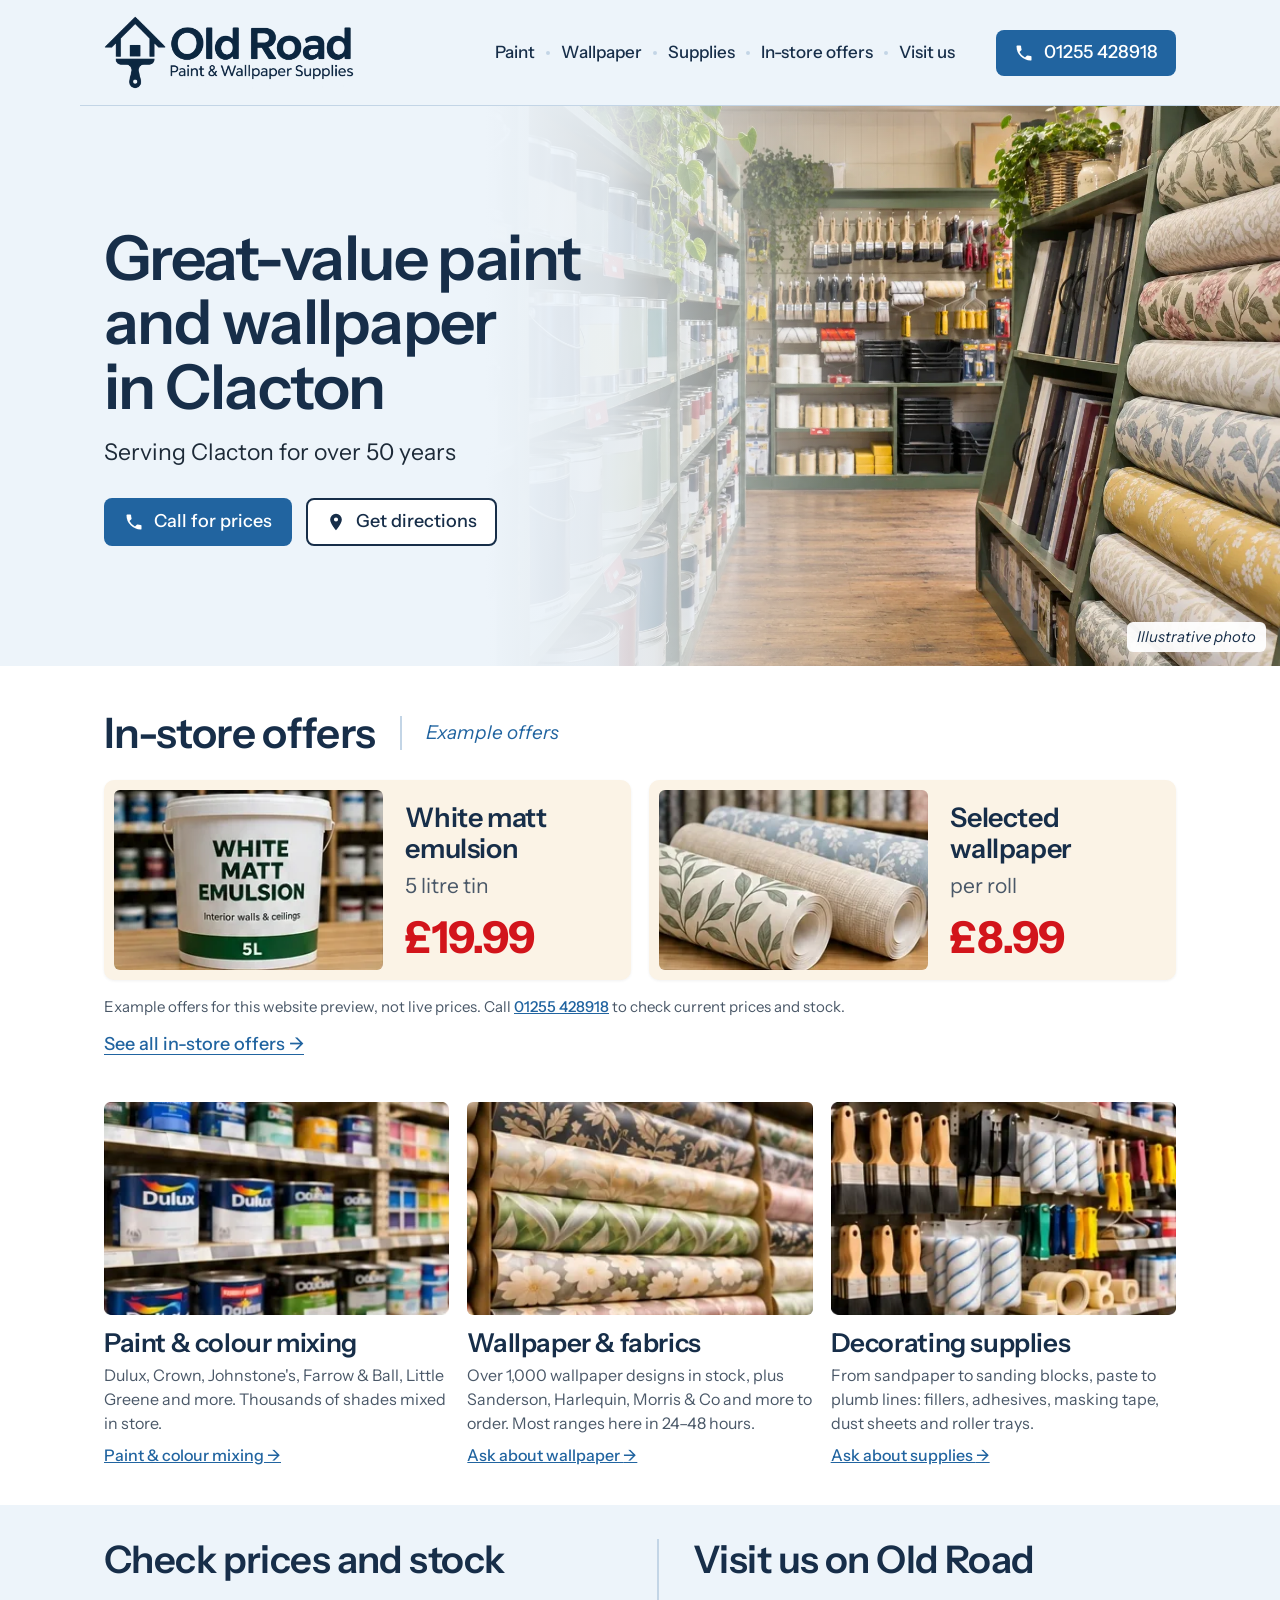
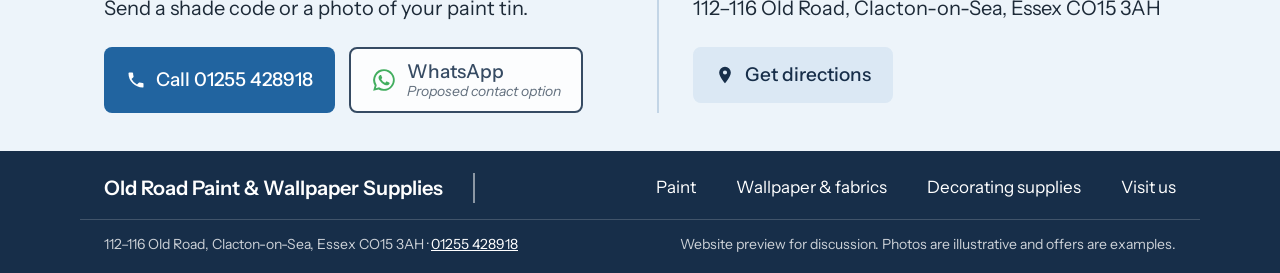
==== index.html @ e59874f9 "Single-row header and full-bleed fading hero on all pages Co-Authored-By: Claude Opus 5.5 <noreply@a" ====
<!doctype html>
<html lang="en-GB">
<head>
<meta charset="utf-8">
<script>document.documentElement.classList.add('js')</script>
<meta name="viewport" content="width=device-width, initial-scale=1">
<meta name="robots" content="noindex, nofollow">
<title>Old Road Paint &amp; Wallpaper Supplies, Clacton-on-Sea (website preview)</title>
<meta name="description" content="Great-value paint, wallpaper and decorating supplies on Old Road, Clacton-on-Sea. Call 01255 428918 for prices and stock.">
<meta name="theme-color" content="#172e49">
<link rel="preconnect" href="https://fonts.googleapis.com">
<link rel="preconnect" href="https://fonts.gstatic.com" crossorigin>
<link href="https://fonts.googleapis.com/css2?family=Instrument+Sans:ital,wght@0,400;0,500;0,600;0,700;1,400&display=swap" rel="stylesheet">
<link rel="stylesheet" href="assets/site.css?v=20261113d">
<link rel="preload" as="image" href="assets/img/hero-shop-wide.webp">
</head>
<body>
<a class="skip" href="#main">Skip to content</a>

<header class="site-header">
  <div class="wrap header-inner">
    <a class="brand" href="#top" aria-label="Old Road Paint &amp; Wallpaper Supplies, back to top">
      <img src="assets/img/logo.webp?v=3" alt="Old Road Paint &amp; Wallpaper Supplies" width="900" height="263">
    </a>
    <nav class="main-nav" id="site-menu" aria-label="Main">
      <a href="paint.html">Paint</a>
      <a href="#wallpaper">Wallpaper</a>
      <a href="#supplies">Supplies</a>
      <a href="offers.html">In-store offers</a>
      <a href="#visit">Visit us</a>
    </nav>
    <div class="header-actions">
      <a class="btn btn-primary btn-phone" href="tel:+441255428918" aria-label="Call the shop on 01255 428918">
        <svg class="ico" aria-hidden="true" viewBox="0 0 24 24"><path d="M6.6 10.8a15.1 15.1 0 0 0 6.6 6.6l2.2-2.2a1 1 0 0 1 1-.25 11.4 11.4 0 0 0 3.6.57 1 1 0 0 1 1 1V20a1 1 0 0 1-1 1A17 17 0 0 1 3 4a1 1 0 0 1 1-1h3.5a1 1 0 0 1 1 1c0 1.25.2 2.45.57 3.57a1 1 0 0 1-.25 1z"/></svg>
        <span class="phone-full">01255 428918</span><span class="phone-short">Call</span>
      </a>
      <button class="menu-toggle" type="button" aria-expanded="false" aria-controls="site-menu">
        <svg class="i-open" viewBox="0 0 24 24" fill="none" stroke-width="2.4" stroke-linecap="round" aria-hidden="true"><path d="M4 7h16M4 12h16M4 17h16"/></svg>
        <svg class="i-close" viewBox="0 0 24 24" fill="none" stroke-width="2.4" stroke-linecap="round" aria-hidden="true"><path d="M6 6l12 12M18 6L6 18"/></svg>
        Menu
      </button>
    </div>
  </div>
</header>

<main id="main" tabindex="-1">
  <span id="top"></span>

  <section class="hero" aria-labelledby="hero-title">
    <figure class="hero-media">
        <img src="assets/img/hero-shop-wide.webp" alt="Illustrative photo: a shop aisle with paint tins on one side, wallpaper rolls and sample books on the other, and brushes and rollers at the back" width="1448" height="1086" fetchpriority="high">
        <figcaption class="tag">Illustrative photo</figcaption>
      </figure>
    <div class="wrap hero-inner">
      <div class="hero-copy">
        <h1 id="hero-title">Great-value paint and wallpaper in Clacton</h1>
        <p class="lede">Serving Clacton for over 50 years</p>
        <div class="actions">
          <a class="btn btn-primary" href="tel:+441255428918">
            <svg class="ico" aria-hidden="true" viewBox="0 0 24 24"><path d="M6.6 10.8a15.1 15.1 0 0 0 6.6 6.6l2.2-2.2a1 1 0 0 1 1-.25 11.4 11.4 0 0 0 3.6.57 1 1 0 0 1 1 1V20a1 1 0 0 1-1 1A17 17 0 0 1 3 4a1 1 0 0 1 1-1h3.5a1 1 0 0 1 1 1c0 1.25.2 2.45.57 3.57a1 1 0 0 1-.25 1z"/></svg>
            Call for prices
          </a>
          <a class="btn btn-secondary" href="https://www.google.com/maps/search/?api=1&amp;query=112-116+Old+Road%2C+Clacton-on-Sea%2C+Essex+CO15+3AH" target="_blank" rel="noopener">
            <svg class="ico" aria-hidden="true" viewBox="0 0 24 24"><path d="M12 2a7 7 0 0 0-7 7c0 5.25 7 13 7 13s7-7.75 7-13a7 7 0 0 0-7-7zm0 9.5A2.5 2.5 0 1 1 12 6.5a2.5 2.5 0 0 1 0 5z"/></svg>
            Get directions
          </a>
        </div>
      </div>
    </div>
  </section>

  <section class="offers" id="offers" aria-labelledby="offers-title">
    <div class="wrap">
      <div class="section-head">
        <h2 id="offers-title">In-store offers</h2>
        <p class="example-label" id="offers-label">Example offers</p>
      </div>
      <div class="offer-grid" id="offer-grid">
        <!-- Filled from data/offers.js by assets/site.js -->
        <p class="offer-empty">Call <a href="tel:+441255428918">01255 428918</a> for this week's in-store offers.</p>
      </div>
      <p class="offer-note" id="offer-note">Example offers for this website preview, not live prices. Call <a href="tel:+441255428918">01255 428918</a> to check current prices and stock.</p>
      <p class="offers-more"><a href="offers.html">See all in-store offers <span aria-hidden="true">→</span></a></p>
    </div>
  </section>

  <section class="categories" aria-label="What we sell">
    <div class="wrap cat-grid">
      <article class="cat" id="paint">
        <img src="assets/img/cat-paint.webp" alt="Shelves of Dulux and other paint tins" width="323" height="199" loading="lazy">
        <h2><a href="paint.html">Paint &amp; colour mixing</a></h2>
        <p>Dulux, Crown, Johnstone's, Farrow &amp; Ball, Little Greene and more. Thousands of shades mixed in store.</p>
        <a class="cat-more" href="paint.html">Paint &amp; colour mixing <span aria-hidden="true">→</span></a>
      </article>
      <article class="cat" id="wallpaper">
        <img src="assets/img/cat-wallpaper.webp" alt="Rows of patterned wallpaper rolls on shop shelves" width="311" height="199" loading="lazy">
        <h2>Wallpaper &amp; fabrics</h2>
        <p>Over 1,000 wallpaper designs in stock, plus Sanderson, Harlequin, Morris &amp; Co and more to order. Most ranges here in 24–48 hours.</p>
        <a class="cat-more" href="tel:+441255428918">Ask about wallpaper <span aria-hidden="true">→</span></a>
      </article>
      <article class="cat" id="supplies">
        <img src="assets/img/cat-supplies.webp" alt="Paint brushes, rollers and masking tape on a display wall" width="322" height="199" loading="lazy">
        <h2>Decorating supplies</h2>
        <p>From sandpaper to sanding blocks, paste to plumb lines: fillers, adhesives, masking tape, dust sheets and roller trays.</p>
        <a class="cat-more" href="tel:+441255428918">Ask about supplies <span aria-hidden="true">→</span></a>
      </article>
    </div>
  </section>

  <section class="contact" id="visit" aria-label="Contact and visit">
    <div class="wrap contact-grid">
      <div class="contact-col">
        <h2>Check prices and stock</h2>
        <p>Send a shade code or a photo of your paint tin.</p>
        <div class="actions">
          <a class="btn btn-primary btn-lg" href="tel:+441255428918">
            <svg class="ico" aria-hidden="true" viewBox="0 0 24 24"><path d="M6.6 10.8a15.1 15.1 0 0 0 6.6 6.6l2.2-2.2a1 1 0 0 1 1-.25 11.4 11.4 0 0 0 3.6.57 1 1 0 0 1 1 1V20a1 1 0 0 1-1 1A17 17 0 0 1 3 4a1 1 0 0 1 1-1h3.5a1 1 0 0 1 1 1c0 1.25.2 2.45.57 3.57a1 1 0 0 1-.25 1z"/></svg>
            Call 01255 428918
          </a>
          <a class="btn btn-outline btn-lg" id="whatsapp-btn" role="link" aria-disabled="true" aria-describedby="wa-note">
              <svg class="ico ico-wa" aria-hidden="true" viewBox="0 0 24 24"><path d="M12 2a10 10 0 0 0-8.6 15.1L2 22l5-1.3A10 10 0 1 0 12 2zm0 18.2a8.2 8.2 0 0 1-4.2-1.2l-.3-.2-3 .8.8-2.9-.2-.3A8.2 8.2 0 1 1 12 20.2zm4.5-6.1c-.25-.12-1.47-.72-1.7-.8s-.39-.12-.56.12-.64.8-.78.97-.29.18-.54.06a6.7 6.7 0 0 1-3.34-2.92c-.25-.43.25-.4.72-1.34a.45.45 0 0 0-.02-.43c-.06-.12-.56-1.34-.77-1.84s-.4-.42-.56-.43h-.48a.92.92 0 0 0-.67.31 2.8 2.8 0 0 0-.87 2.08 4.9 4.9 0 0 0 1.02 2.6 11.2 11.2 0 0 0 4.3 3.8c1.6.69 2.23.75 3.03.63a2.6 2.6 0 0 0 1.7-1.2 2.1 2.1 0 0 0 .15-1.2c-.06-.1-.23-.16-.48-.28z"/></svg>
            <span class="wa-label"><span>WhatsApp</span><small id="wa-note">Proposed contact option</small></span>
          </a>
        </div>
      </div>
      <div class="contact-col visit-col">
        <h2>Visit us on Old Road</h2>
        <address>112–116 Old Road, Clacton-on-Sea, Essex CO15&nbsp;3AH</address>
        <div class="actions">
          <a class="btn btn-secondary btn-lg" href="https://www.google.com/maps/search/?api=1&amp;query=112-116+Old+Road%2C+Clacton-on-Sea%2C+Essex+CO15+3AH" target="_blank" rel="noopener">
            <svg class="ico" aria-hidden="true" viewBox="0 0 24 24"><path d="M12 2a7 7 0 0 0-7 7c0 5.25 7 13 7 13s7-7.75 7-13a7 7 0 0 0-7-7zm0 9.5A2.5 2.5 0 1 1 12 6.5a2.5 2.5 0 0 1 0 5z"/></svg>
            Get directions
          </a>
        </div>
      </div>
    </div>
  </section>
</main>

<footer class="site-footer">
  <div class="wrap footer-inner">
    <p class="footer-name">Old Road Paint &amp; Wallpaper Supplies</p>
    <nav class="footer-nav" aria-label="Footer">
      <a href="paint.html">Paint</a>
      <a href="#wallpaper">Wallpaper &amp; fabrics</a>
      <a href="#supplies">Decorating supplies</a>
      <a href="#visit">Visit us</a>
    </nav>
  </div>
  <div class="wrap footer-small">
    <p>112–116 Old Road, Clacton-on-Sea, Essex CO15 3AH · <a href="tel:+441255428918">01255 428918</a></p>
    <p>Website preview for discussion. Photos are illustrative and offers are examples.</p>
  </div>
</footer>

<script src="data/offers.js?v=20261113d"></script>
<script src="assets/site.js?v=20261113d"></script>
</body>
</html>
---- assets/site.css ----
/* Old Road Paint & Wallpaper Supplies — preview styles (two-blue palette) */
:root {
  --ink-blue: #172e49;     /* nav bar, headings, footer */
  --blue: #2164a0;         /* primary buttons, links */
  --blue-hover: #1a5288;
  --pale: #edf4fa;         /* contact band, secondary buttons */
  --pale-strong: #dbe8f4;  /* secondary buttons sitting on the pale band */
  --pale-line: #c3d5e6;
  --cream: #fbf3e6;        /* offer cards */
  --red: #d2141b;          /* offer prices */
  --text: #1d2a38;
  --muted: #4a5868;
  --line: #dde4ec;
  --radius: 10px;
  --wrap: 1120px;
  /* Instrument Sans: the site's reading of the logo's clean sans lettering.
     Weights: 400 body, 500 nav and buttons, 600 headings, 700 offer prices only. */
  --font: "Instrument Sans", system-ui, -apple-system, "Segoe UI", Roboto, "Helvetica Neue", Arial, sans-serif;
}

*, *::before, *::after { box-sizing: border-box; }
html { scroll-behavior: smooth; -webkit-text-size-adjust: 100%; }
body {
  margin: 0;
  background: #fff;
  color: var(--text);
  font-family: var(--font);
  font-weight: 400;
  font-size: 18px;
  line-height: 1.5;
  overflow-x: hidden;
}
img { display: block; max-width: 100%; height: auto; }
a { color: inherit; }
h1, h2, h3 { margin: 0; font-family: var(--font); font-weight: 600; line-height: 1.1; color: var(--ink-blue); letter-spacing: -0.015em; }
p { margin: 0; }
address { font-style: normal; }
[id] { scroll-margin-top: 16px; }

.wrap { width: 100%; max-width: var(--wrap); margin: 0 auto; padding: 0 24px; }
.skip { position: absolute; left: -9999px; }
.skip:focus { left: 12px; top: 12px; z-index: 20; background: #fff; color: var(--ink-blue); padding: 8px 12px; border-radius: 6px; }

/* Keyboard focus: blue ring on light backgrounds, white ring on the ink-blue bar and footer */
a:focus-visible, button:focus-visible { outline: 3px solid var(--blue); outline-offset: 3px; border-radius: 4px; }
.site-footer a:focus-visible { outline-color: #fff; }

/* Buttons */
.btn {
  display: inline-flex; align-items: center; gap: 10px;
  min-height: 48px; padding: 10px 18px;
  border-radius: 8px; border: 2px solid transparent;
  font-family: var(--font); font-weight: 500; font-size: 18px; line-height: 1.2;
  text-decoration: none; white-space: nowrap; cursor: pointer;
  transition: background-color .15s, border-color .15s;
}
.btn .ico { width: 20px; height: 20px; fill: currentColor; flex: none; }
.btn-primary { background: var(--blue); color: #fff; }
.btn-primary:hover { background: var(--blue-hover); }
.btn-secondary { background: var(--pale); color: var(--ink-blue); border-color: var(--pale); }
.btn-secondary:hover { border-color: var(--pale-line); }
.contact .btn-secondary { background: var(--pale-strong); border-color: var(--pale-strong); }
.contact .btn-secondary:hover { border-color: var(--blue); }
.btn-outline { background: #fff; color: var(--ink-blue); border-color: var(--ink-blue); }
.btn-lg { min-height: 56px; padding: 12px 20px; font-size: 19px; }
.btn[aria-disabled="true"] { cursor: not-allowed; }
.ico-wa { fill: #25a244 !important; width: 26px !important; height: 26px !important; }

/* Header: one row, logo left, links and phone right (pale, flows into the hero) */
.site-header { position: relative; z-index: 30; background: var(--pale); }
.header-inner {
  display: flex; align-items: center; gap: 16px 28px;
  padding-top: 16px; padding-bottom: 16px;
  border-bottom: 1px solid var(--pale-line);
}
.brand { flex: none; }
.brand img { width: 250px; }
.main-nav { display: flex; align-items: center; margin-left: auto; }
.main-nav a {
  position: relative; padding: 8px 13px;
  color: var(--ink-blue); text-decoration: none; font-size: 17px; font-weight: 500; white-space: nowrap;
  text-decoration-thickness: 2px; text-underline-offset: 7px;
}
.main-nav a + a::before {
  content: ""; position: absolute; left: -2px; top: 50%; width: 4px; height: 4px; margin-top: -2px;
  border-radius: 50%; background: var(--pale-line);
}
.main-nav a:hover { text-decoration-line: underline; text-decoration-color: var(--pale-line); }
.main-nav a[aria-current="page"] { text-decoration-line: underline; text-decoration-color: var(--blue); color: var(--blue); }
.header-actions { display: flex; align-items: center; gap: 10px; flex: none; }
.btn-phone { font-size: 18px; min-height: 46px; padding: 8px 16px; }
.phone-short { display: none; }
.menu-toggle {
  display: none; align-items: center; gap: 8px; min-height: 44px; padding: 8px 12px;
  background: #fff; color: var(--ink-blue); border: 2px solid var(--ink-blue); border-radius: 8px;
  font: 500 16px/1 var(--font); cursor: pointer;
}
.menu-toggle svg { width: 20px; height: 20px; stroke: currentColor; }
.menu-toggle .i-close { display: none; }
.menu-toggle[aria-expanded="true"] .i-open { display: none; }
.menu-toggle[aria-expanded="true"] .i-close { display: block; }

/* Hero: photo runs to the right edge and fades into the pale page colour behind the headline */
.hero { position: relative; overflow: hidden; background: var(--pale); }
.hero-media { position: absolute; top: 0; right: 0; bottom: 0; width: 62%; margin: 0; }
.hero-media img { width: 100%; height: 100%; object-fit: cover; object-position: 60% 50%; }
.hero-media::before {
  content: ""; position: absolute; inset: 0; z-index: 1; pointer-events: none;
  background: linear-gradient(90deg, var(--pale) 0%, rgba(237,244,250,.9) 16%, rgba(237,244,250,.45) 34%, rgba(237,244,250,0) 52%);
}
.hero-inner { position: relative; z-index: 2; display: flex; align-items: center; min-height: 560px; padding-top: 56px; padding-bottom: 56px; }
.hero-copy { max-width: 560px; }
.hero h1 { font-size: clamp(40px, 5vw, 62px); line-height: 1.04; letter-spacing: -0.025em; text-wrap: balance; }
.lede { margin-top: 18px; max-width: 470px; font-size: clamp(19px, 1.9vw, 23px); color: var(--text); line-height: 1.35; }
.actions { display: flex; flex-wrap: wrap; gap: 14px; margin-top: 30px; }
.hero .btn-secondary { background: #fff; border-color: var(--ink-blue); }
.hero .btn-secondary:hover { background: var(--pale); }
.tag {
  position: absolute; right: 14px; bottom: 14px; z-index: 2;
  background: rgba(255,255,255,.94); color: var(--ink-blue);
  font-size: 15px; font-style: italic; padding: 4px 10px; border-radius: 6px;
}
.hero + section { padding-top: 44px; }

/* Homepage offers */
.offers { padding: 8px 0 44px; }
.section-head { display: flex; align-items: center; flex-wrap: wrap; gap: 6px 24px; margin-bottom: 24px; }
.section-head h2 { font-size: clamp(30px, 3.5vw, 42px); }
.example-label {
  font-style: italic; color: var(--blue); font-size: 19px;
  padding-left: 24px; border-left: 2px solid var(--pale-line); line-height: 1.8;
}
.offer-grid { display: grid; grid-template-columns: repeat(2, minmax(0, 1fr)); gap: 18px; }
.offer-grid.is-single { grid-template-columns: minmax(0, 560px); }
.offer {
  display: grid; grid-template-columns: minmax(0, 1.25fr) minmax(0, 1fr); gap: 22px; align-items: center;
  background: var(--cream); border-radius: var(--radius); padding: 10px; box-shadow: 0 1px 3px rgba(0,0,0,.06);
}
.offer img { width: 100%; aspect-ratio: 290 / 194; object-fit: cover; border-radius: 6px; }
.offer h3 { font-size: clamp(22px, 2.3vw, 27px); line-height: 1.15; }
.offer-detail { margin-top: 6px; font-size: 21px; color: var(--muted); }
.offer-price { margin-top: 14px; color: var(--red); font-size: clamp(34px, 3.8vw, 44px); font-weight: 700; letter-spacing: -0.02em; line-height: 1; }
.offer-unit { margin-top: 6px; font-size: 21px; color: var(--muted); }
.offer-ends { margin-top: 10px; font-size: 15px; color: var(--muted); }
.offer-empty { color: var(--muted); }
.offer-note { margin-top: 16px; font-size: 15px; color: var(--muted); }
.offer-note a, .offer-empty a { color: var(--blue); font-weight: 500; }
.offers-more { margin-top: 12px; }
.offers-more a { color: var(--blue); font-weight: 500; text-underline-offset: 4px; }

/* Categories */
.categories { padding: 0 0 36px; }
.cat-grid { display: grid; grid-template-columns: repeat(3, minmax(0, 1fr)); gap: 18px; }
.cat img { width: 100%; aspect-ratio: 323 / 199; object-fit: cover; border-radius: 6px; }
.cat h2 { margin-top: 14px; font-size: clamp(21px, 2.2vw, 26px); }
.cat h2 a { text-decoration: none; }
.cat h2 a:hover { text-decoration: underline; text-underline-offset: 4px; }
.cat p { margin-top: 6px; font-size: 16px; color: var(--muted); }
.cat-more { display: inline-block; margin-top: 8px; font-size: 16px; font-weight: 500; color: var(--blue); }

/* Contact band */
.contact { background: var(--pale); padding: 34px 0 38px; }
.contact-grid { display: grid; grid-template-columns: minmax(0, 1fr) minmax(0, 1fr); gap: 34px; }
.contact-col h2 { font-size: clamp(28px, 3.1vw, 38px); }
.contact-col > p, .contact-col address { margin-top: 12px; font-size: 20px; color: var(--text); }
.contact-col .actions { margin-top: 24px; }
.visit-col { border-left: 2px solid var(--pale-line); padding-left: 34px; }
.wa-note { margin-top: 12px; font-size: 15px; color: var(--muted); }
.wa-badge { display: inline-block; margin-right: 6px; padding: 1px 8px; border-radius: 999px; background: #fff; border: 1px solid var(--pale-line); font-size: 13px; font-weight: 500; color: var(--ink-blue); }
.wa-label { display: inline-flex; flex-direction: column; line-height: 1.15; text-align: left; }
.wa-label small { font-size: 14px; font-style: italic; font-weight: 400; color: var(--muted); }
.wa-side { font-size: 16px; font-style: italic; color: var(--muted); padding-left: 16px; border-left: 2px solid var(--pale-line); max-width: 200px; line-height: 1.3; }
.wa-row { display: flex; align-items: center; flex-wrap: wrap; gap: 12px 20px; margin-top: 18px; }
#whatsapp-btn[aria-disabled="true"] { opacity: .85; }

/* Footer */
.site-footer { background: var(--ink-blue); color: #fff; padding: 22px 0 18px; }
.footer-inner { display: flex; align-items: center; flex-wrap: wrap; gap: 12px 30px; }
.footer-name { font-size: 20px; font-weight: 600; padding-right: 30px; border-right: 2px solid rgba(255,255,255,.5); }
.footer-name a { color: #fff; text-decoration: none; }
.footer-nav { display: flex; flex-wrap: wrap; gap: 8px 40px; margin-left: auto; }
.footer-nav a { color: #fff; text-decoration: none; font-size: 17px; }
.footer-nav a:hover, .footer-nav a[aria-current="page"] { text-decoration: underline; text-underline-offset: 4px; }
.footer-small { margin-top: 16px; padding-top: 14px; border-top: 1px solid rgba(255,255,255,.18); font-size: 14px; color: rgba(255,255,255,.78); display: flex; flex-wrap: wrap; justify-content: space-between; gap: 6px 20px; }
.footer-small a { color: #fff; }

/* Paint page */
.lede-dark { color: var(--text); font-size: clamp(20px, 2.1vw, 25px); line-height: 1.35; }
.actions-stack { flex-direction: column; align-items: stretch; max-width: 400px; }
.actions-stack .btn { justify-content: flex-start; }
.hero-paint .hero-media { width: 54%; }
.hero-paint .hero-media img { object-position: 50% 50%; }
.hero-paint .hero-copy { max-width: 500px; }
.hero-paint h1 { font-size: clamp(40px, 4.8vw, 58px); }
.steps { padding: 6px 0 40px; }
.step-grid { list-style: none; margin: 0 auto; display: grid; grid-template-columns: repeat(3, minmax(0, 1fr)); gap: 18px; }
.step { display: flex; align-items: center; gap: 18px; background: var(--cream); border-radius: 12px; padding: 18px; box-shadow: 0 1px 3px rgba(0,0,0,.05); }
.step-icon { flex: none; display: grid; place-items: center; width: 104px; height: 104px; border-radius: 12px; background: var(--pale); color: var(--ink-blue); }
.step-icon svg { width: 66px; height: 66px; }
.step h2 { font-size: clamp(20px, 2.1vw, 26px); line-height: 1.2; }
.brands { padding: 0 0 44px; }
.section-head-rule::after { content: ""; flex: 1 1 120px; height: 1px; background: var(--pale-line); margin-left: 4px; }
.section-head-rule h2 { padding-right: 24px; border-right: 2px solid var(--pale-line); }
.brand-row { list-style: none; margin: 4px 0 0; padding: 0; display: flex; flex-wrap: wrap; align-items: center; justify-content: space-between; gap: 18px 24px; }
.brand-row li { display: flex; align-items: center; justify-content: center; height: 86px; }
.brand-row img { max-height: 76px; width: auto; max-width: 140px; object-fit: contain; }
.brand-note { margin-top: 22px; max-width: 760px; font-size: 16px; color: var(--muted); }
.btn-xl { font-size: 25px; min-height: 60px; padding: 12px 26px; }
.btn-xl .ico { width: 26px; height: 26px; }

/* In-store offers page */
.hero-offers .hero-inner { min-height: 400px; }
.hero-offers .hero-media img { object-position: 70% 50%; }
.hero-offers h1 { font-size: clamp(44px, 6vw, 72px); }
.offers-intro { margin-top: 14px; font-size: clamp(21px, 2.4vw, 28px); color: var(--text); }
.offers-page { padding: 34px 0 34px; }
.offers-page .example-line { margin-top: 0; }
.example-line { margin-top: 18px; font-style: italic; color: var(--blue); font-size: 19px; }
.offer-cards { margin-top: 22px; display: grid; grid-template-columns: repeat(3, minmax(0, 1fr)); gap: 16px; }
.offer-cards.count-1 { grid-template-columns: minmax(0, 360px); }
.offer-cards.count-2 { grid-template-columns: repeat(2, minmax(0, 360px)); }
.offer-card { display: flex; flex-direction: column; background: var(--cream); border-radius: 12px; padding: 10px 10px 20px; box-shadow: 0 1px 3px rgba(0,0,0,.06); }
.offer-card img { width: 100%; aspect-ratio: 300 / 226; object-fit: cover; border-radius: 8px; }
.offer-card-text { flex: 1 1 auto; display: flex; flex-direction: column; padding: 16px 12px 0; }
.offer-card h3 { font-size: clamp(23px, 2.4vw, 30px); line-height: 1.12; }
.offer-card .offer-unit, .offer-card .offer-detail { margin-top: 6px; font-size: 22px; }
.offer-card .offer-price { margin-top: auto; padding-top: 16px; font-size: clamp(38px, 4.3vw, 52px); }
.offers-cta { margin-top: 26px; text-align: center; }
.offers-cta a { color: var(--blue); font-size: clamp(21px, 2.2vw, 26px); font-weight: 500; text-underline-offset: 6px; text-decoration-thickness: 2px; }
.offers-page .offer-note { text-align: center; }

/* ---------- Tablet ---------- */
@media (max-width: 1020px) {
  .step { flex-direction: column; align-items: flex-start; }
  .step-icon { width: 84px; height: 84px; }
  .step-icon svg { width: 54px; height: 54px; }
}
@media (max-width: 860px) {
  .hero { display: flex; flex-direction: column; }
  .hero-inner { order: 1; min-height: 0; padding-top: 30px; padding-bottom: 26px; }
  .hero-copy, .hero-paint .hero-copy { max-width: 620px; }
  .hero-media, .hero-paint .hero-media { order: 2; position: relative; width: 100%; aspect-ratio: 16 / 10; }
  .hero-offers .hero-media { aspect-ratio: 16 / 7; }
  .hero-offers .hero-inner { min-height: 0; }
  .hero-media::before { background: linear-gradient(180deg, var(--pale) 0%, rgba(237,244,250,0) 22%); }
  .hero + section { padding-top: 34px; }
  .offer-grid, .offer-grid.is-single { grid-template-columns: minmax(0, 1fr); }
  .offer { grid-template-columns: minmax(0, 300px) minmax(0, 1fr); gap: 26px; }
  .cat-grid { gap: 14px; }
  .cat p { font-size: 15px; }
  .contact-grid { grid-template-columns: minmax(0, 1fr); gap: 30px; }
  .visit-col { border-left: 0; padding-left: 0; border-top: 2px solid var(--pale-line); padding-top: 28px; }
  .footer-name { border-right: 0; padding-right: 0; width: 100%; }
  .footer-nav { margin-left: 0; gap: 8px 24px; }
  .step-grid { grid-template-columns: minmax(0, 1fr); gap: 12px; }
  .step { flex-direction: row; align-items: center; padding: 12px; }
  .brand-row { justify-content: flex-start; gap: 16px 28px; }
  .brand-row li { height: 70px; }
  .brand-row img { max-height: 62px; max-width: 120px; }
  .actions-stack { max-width: none; }
  .offer-cards { gap: 12px; }
  .offer-card .offer-unit, .offer-card .offer-detail { font-size: 18px; }
}
@media (max-width: 640px) {
}

/* ---------- Compact header with Menu button ---------- */
@media (max-width: 1040px) {
  .brand { flex: 0 1 230px; min-width: 0; }
  .brand img { width: 100%; max-width: 230px; }
  .header-actions { margin-left: auto; }
  .menu-toggle { display: inline-flex; }
  .main-nav { order: 3; width: 100%; margin-left: 0; flex-wrap: wrap; }
  .js .main-nav {
    display: none; position: absolute; left: 0; right: 0; top: 100%;
    flex-direction: column; align-items: stretch; padding: 4px 24px 14px;
    background: var(--ink-blue); box-shadow: 0 10px 24px rgba(23,46,73,.25);
  }
  .js .main-nav.is-open { display: flex; }
  .js .main-nav a { color: #fff; padding: 14px 4px; font-size: 18px; border-bottom: 1px solid rgba(255,255,255,.14); }
  .js .main-nav a::before { display: none; }
  .js .main-nav a:hover { text-decoration-color: rgba(255,255,255,.6); }
  .js .main-nav a[aria-current="page"] { color: #fff; text-decoration: none; box-shadow: inset 4px 0 0 #fff; padding-left: 16px; }
  .js .main-nav a:focus-visible { outline-color: #fff; outline-offset: -3px; }
}
@media (max-width: 720px) {
  .header-inner { padding-top: 10px; padding-bottom: 10px; gap: 10px; }
  .brand { flex-basis: 180px; }
  .brand img { max-width: 180px; }
  .header-actions { gap: 8px; }
  .phone-full { display: none; }
  .phone-short { display: inline; }
  .btn-phone { min-height: 44px; padding: 8px 12px; font-size: 17px; gap: 6px; }
  .btn-phone .ico { width: 18px; height: 18px; }
  .js .main-nav { padding: 4px 16px 14px; }
}

/* ---------- Phone ---------- */
@media (max-width: 560px) {
  body { font-size: 17px; }
  .wrap { padding: 0 16px; }
  .hero-inner { padding-top: 22px; padding-bottom: 22px; }
  .actions { gap: 10px; }
  .actions .btn { flex: 1 1 auto; justify-content: center; }
  .actions-stack .btn { justify-content: center; }
  .offer { grid-template-columns: minmax(0, 1fr) minmax(0, 1fr); gap: 14px; }
  .offer-detail, .offer-unit { font-size: 18px; }
  .cat-grid { grid-template-columns: minmax(0, 1fr); gap: 22px; }
  .btn-lg { font-size: 18px; min-height: 52px; }
  .footer-small { flex-direction: column; }
  .step-icon { width: 68px; height: 68px; }
  .step-icon svg { width: 44px; height: 44px; }
  .brand-row { justify-content: center; gap: 14px; }
  .brand-row li { height: 64px; flex: 0 0 calc((100% - 28px) / 3); }
  .brand-row img { max-width: 100%; max-height: 56px; }
  .section-head-rule::after { display: none; }
  .section-head-rule h2 { border-right: 0; padding-right: 0; }
  .btn-xl { font-size: 23px; width: 100%; justify-content: center; }
  .wa-row .btn { width: 100%; justify-content: center; }
  .wa-side { max-width: none; }
  .wa-label { text-align: center; }
  .offer-cards, .offer-cards.count-1, .offer-cards.count-2 { grid-template-columns: minmax(0, 1fr); }
  .offer-card { display: grid; grid-template-columns: minmax(0, 1fr) minmax(0, 1fr); gap: 12px; align-items: center; padding: 10px; }
  .offer-card-text { padding: 0; }
  .offer-card h3 { font-size: 24px; }
  .offer-card .offer-unit, .offer-card .offer-detail { font-size: 18px; }
  .offer-card .offer-price { margin-top: 0; padding-top: 10px; font-size: 36px; }
}
@media (max-width: 360px) {
  .menu-toggle { padding: 8px 9px; gap: 6px; }
  .offer { grid-template-columns: minmax(0, 1fr); }
}
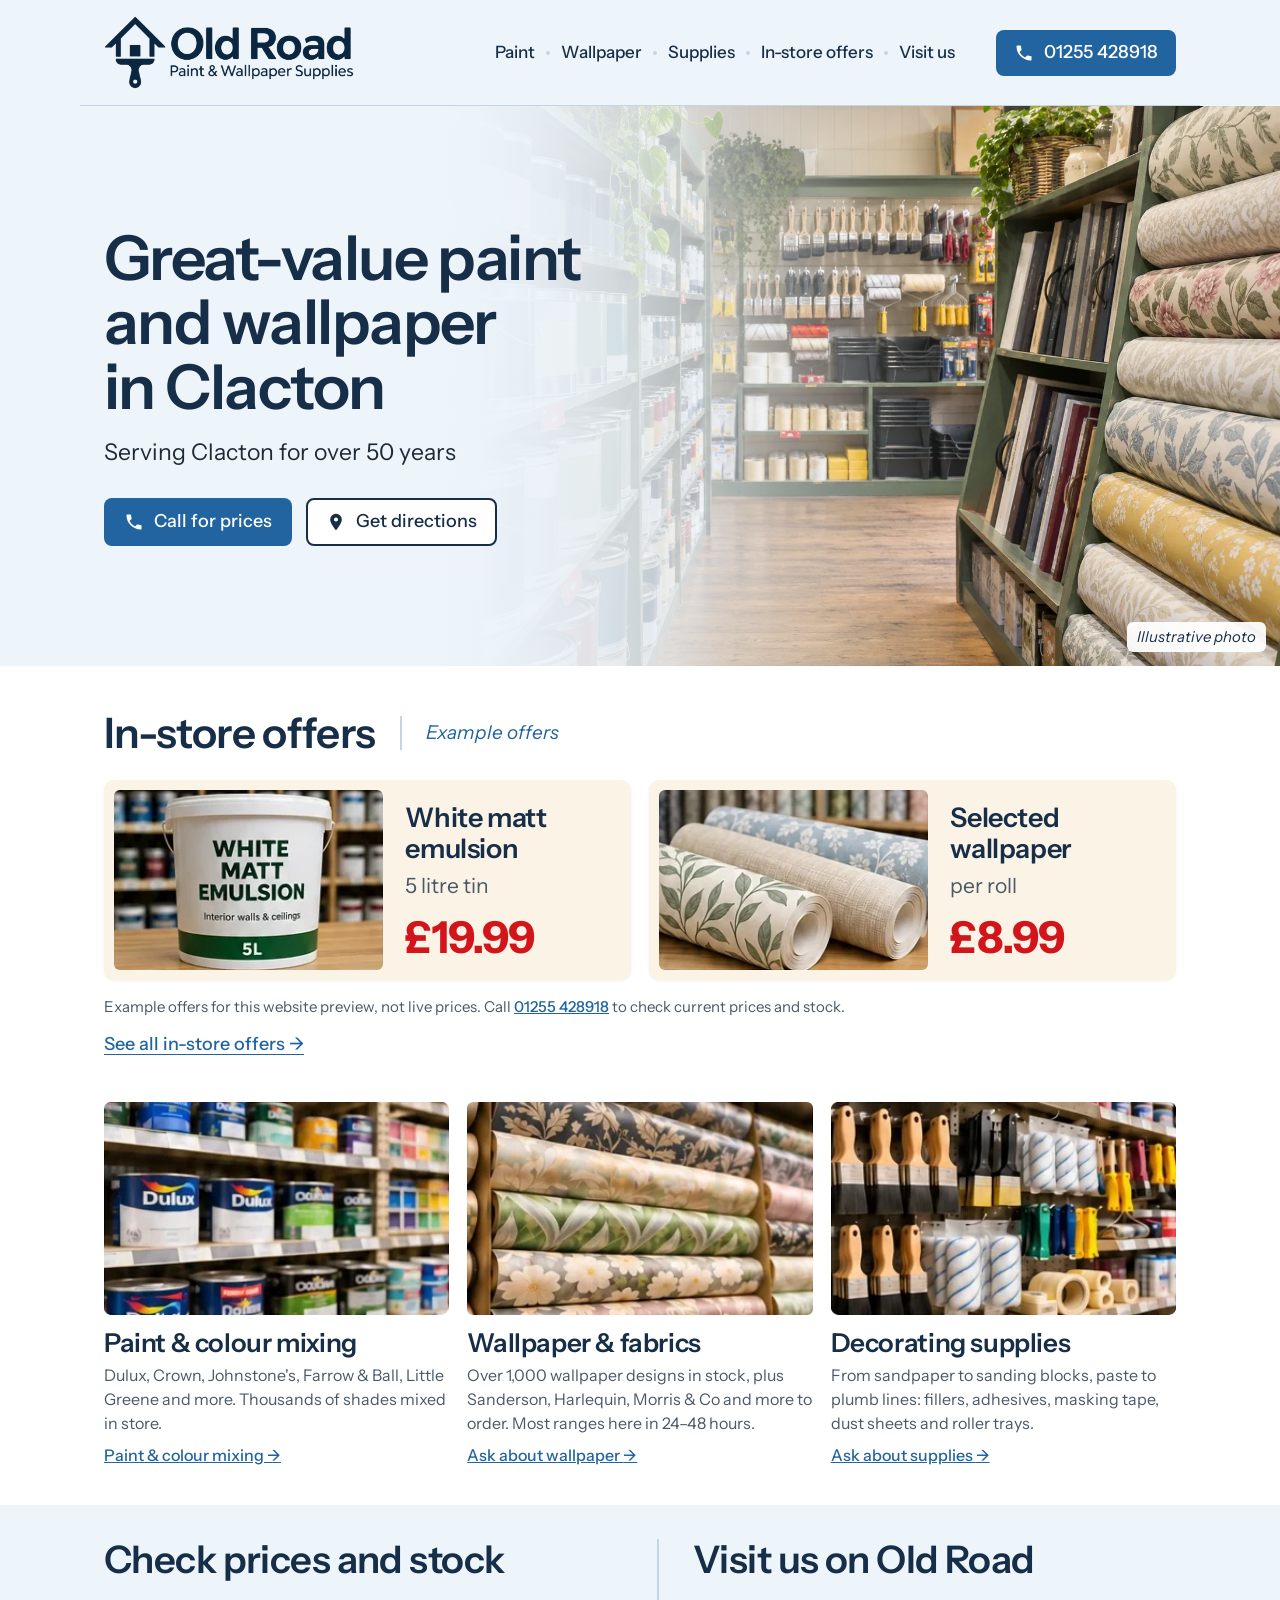
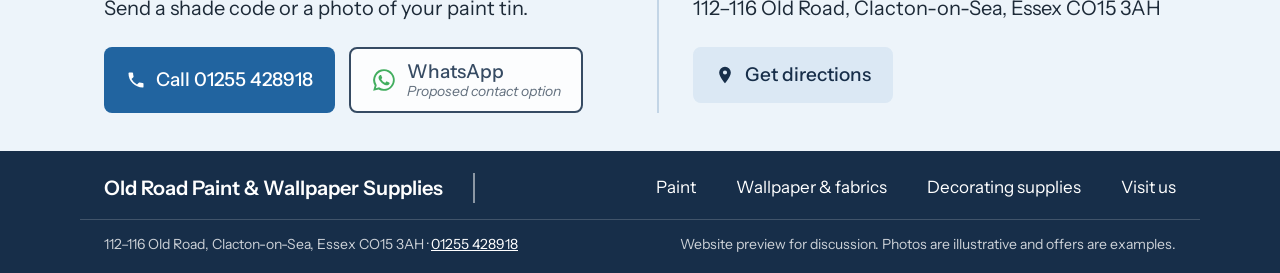
==== commit f44d37a3: "Softer hero fade Co-Authored-By: Claude Opus 5.5 <noreply@anthropic.com>" ====
--- a/index.html
+++ b/index.html
@@ -11,7 +11,7 @@
 <link rel="preconnect" href="https://fonts.googleapis.com">
 <link rel="preconnect" href="https://fonts.gstatic.com" crossorigin>
 <link href="https://fonts.googleapis.com/css2?family=Instrument+Sans:ital,wght@0,400;0,500;0,600;0,700;1,400&display=swap" rel="stylesheet">
-<link rel="stylesheet" href="assets/site.css?v=20261113d">
+<link rel="stylesheet" href="assets/site.css?v=20261113e">
 <link rel="preload" as="image" href="assets/img/hero-shop-wide.webp">
 </head>
 <body>
@@ -153,7 +153,7 @@
   </div>
 </footer>
 
-<script src="data/offers.js?v=20261113d"></script>
-<script src="assets/site.js?v=20261113d"></script>
+<script src="data/offers.js?v=20261113e"></script>
+<script src="assets/site.js?v=20261113e"></script>
 </body>
 </html>
--- a/assets/site.css
+++ b/assets/site.css
@@ -102,11 +102,11 @@
 
 /* Hero: photo runs to the right edge and fades into the pale page colour behind the headline */
 .hero { position: relative; overflow: hidden; background: var(--pale); }
-.hero-media { position: absolute; top: 0; right: 0; bottom: 0; width: 62%; margin: 0; }
+.hero-media { position: absolute; top: 0; right: 0; bottom: 0; width: 66%; margin: 0; }
 .hero-media img { width: 100%; height: 100%; object-fit: cover; object-position: 60% 50%; }
 .hero-media::before {
   content: ""; position: absolute; inset: 0; z-index: 1; pointer-events: none;
-  background: linear-gradient(90deg, var(--pale) 0%, rgba(237,244,250,.9) 16%, rgba(237,244,250,.45) 34%, rgba(237,244,250,0) 52%);
+  background: linear-gradient(90deg, rgba(237,244,250,1) 0%, rgba(237,244,250,0.99) 6%, rgba(237,244,250,0.96) 12%, rgba(237,244,250,0.91) 18%, rgba(237,244,250,0.83) 24%, rgba(237,244,250,0.72) 30%, rgba(237,244,250,0.58) 36%, rgba(237,244,250,0.43) 42%, rgba(237,244,250,0.29) 48%, rgba(237,244,250,0.17) 54%, rgba(237,244,250,0.08) 60%, rgba(237,244,250,0.02) 66%, rgba(237,244,250,0) 72%);
 }
 .hero-inner { position: relative; z-index: 2; display: flex; align-items: center; min-height: 560px; padding-top: 56px; padding-bottom: 56px; }
 .hero-copy { max-width: 560px; }
@@ -188,7 +188,7 @@
 .lede-dark { color: var(--text); font-size: clamp(20px, 2.1vw, 25px); line-height: 1.35; }
 .actions-stack { flex-direction: column; align-items: stretch; max-width: 400px; }
 .actions-stack .btn { justify-content: flex-start; }
-.hero-paint .hero-media { width: 54%; }
+.hero-paint .hero-media { width: 60%; }
 .hero-paint .hero-media img { object-position: 50% 50%; }
 .hero-paint .hero-copy { max-width: 500px; }
 .hero-paint h1 { font-size: clamp(40px, 4.8vw, 58px); }
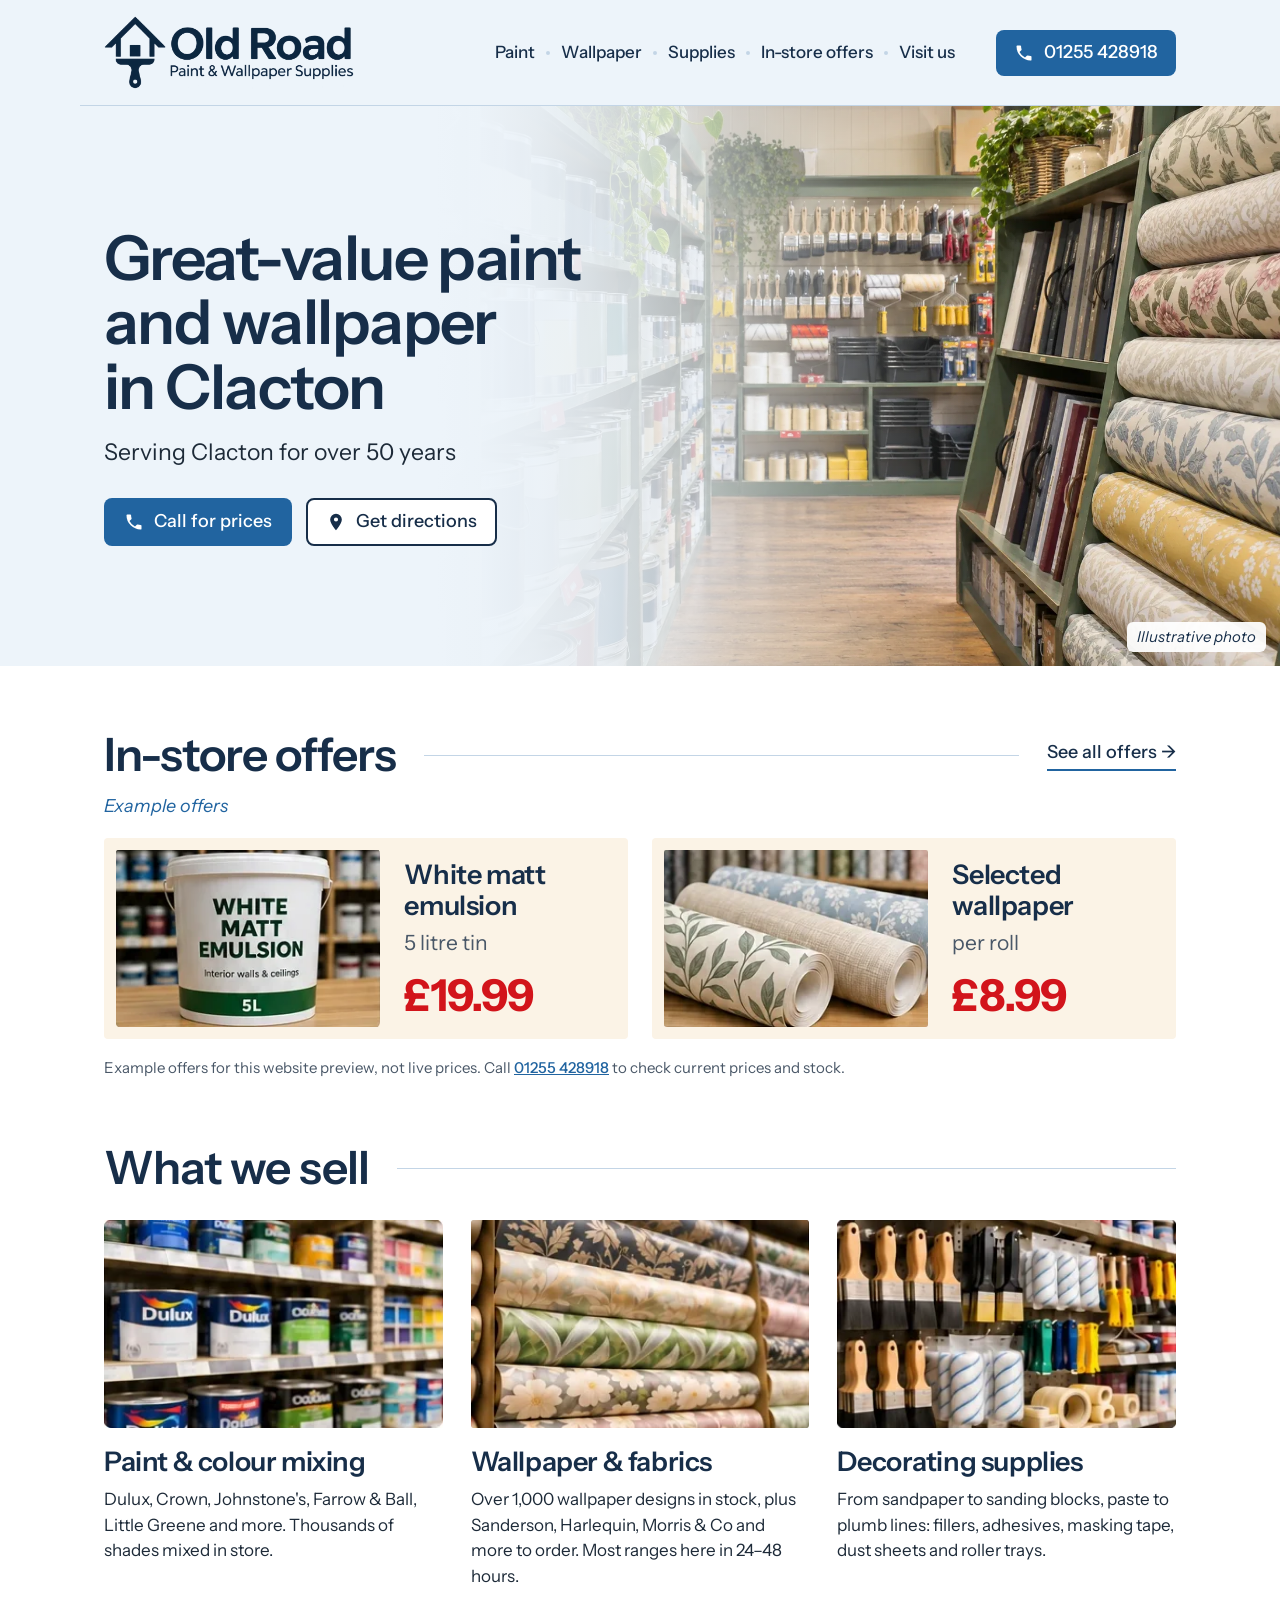
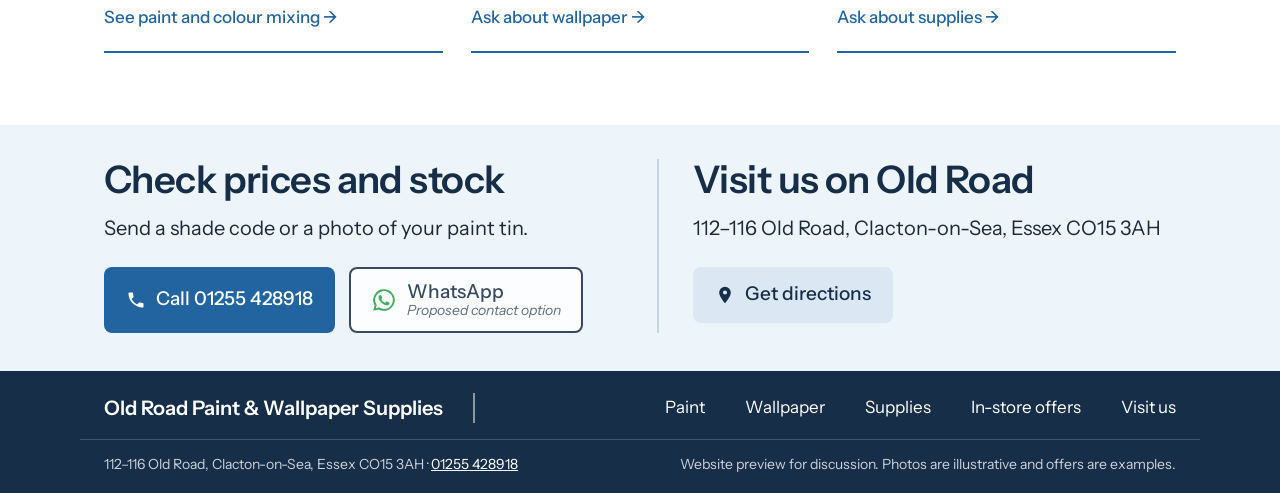
==== commit f9e61a74: "Homepage sections match the hero: ruled headings, flatter cards, more space; shorter footer links Co" ====
--- a/index.html
+++ b/index.html
@@ -11,7 +11,7 @@
 <link rel="preconnect" href="https://fonts.googleapis.com">
 <link rel="preconnect" href="https://fonts.gstatic.com" crossorigin>
 <link href="https://fonts.googleapis.com/css2?family=Instrument+Sans:ital,wght@0,400;0,500;0,600;0,700;1,400&display=swap" rel="stylesheet">
-<link rel="stylesheet" href="assets/site.css?v=20261113e">
+<link rel="stylesheet" href="assets/site.css?v=20261113f">
 <link rel="preload" as="image" href="assets/img/hero-shop-wide.webp">
 </head>
 <body>
@@ -73,34 +73,41 @@
     <div class="wrap">
       <div class="section-head">
         <h2 id="offers-title">In-store offers</h2>
-        <p class="example-label" id="offers-label">Example offers</p>
+        <span class="head-rule" aria-hidden="true"></span>
+        <a class="head-link" href="offers.html">See all offers <span aria-hidden="true">→</span></a>
       </div>
+      <p class="example-label" id="offers-label">Example offers</p>
       <div class="offer-grid" id="offer-grid">
         <!-- Filled from data/offers.js by assets/site.js -->
         <p class="offer-empty">Call <a href="tel:+441255428918">01255 428918</a> for this week's in-store offers.</p>
       </div>
       <p class="offer-note" id="offer-note">Example offers for this website preview, not live prices. Call <a href="tel:+441255428918">01255 428918</a> to check current prices and stock.</p>
-      <p class="offers-more"><a href="offers.html">See all in-store offers <span aria-hidden="true">→</span></a></p>
     </div>
   </section>
 
-  <section class="categories" aria-label="What we sell">
+  <section class="categories" aria-labelledby="sell-title">
+    <div class="wrap">
+      <div class="section-head">
+        <h2 id="sell-title">What we sell</h2>
+        <span class="head-rule" aria-hidden="true"></span>
+      </div>
+    </div>
     <div class="wrap cat-grid">
       <article class="cat" id="paint">
         <img src="assets/img/cat-paint.webp" alt="Shelves of Dulux and other paint tins" width="323" height="199" loading="lazy">
-        <h2><a href="paint.html">Paint &amp; colour mixing</a></h2>
+        <h3><a href="paint.html">Paint &amp; colour mixing</a></h3>
         <p>Dulux, Crown, Johnstone's, Farrow &amp; Ball, Little Greene and more. Thousands of shades mixed in store.</p>
-        <a class="cat-more" href="paint.html">Paint &amp; colour mixing <span aria-hidden="true">→</span></a>
+        <a class="cat-more" href="paint.html">See paint and colour mixing <span aria-hidden="true">→</span></a>
       </article>
       <article class="cat" id="wallpaper">
         <img src="assets/img/cat-wallpaper.webp" alt="Rows of patterned wallpaper rolls on shop shelves" width="311" height="199" loading="lazy">
-        <h2>Wallpaper &amp; fabrics</h2>
+        <h3>Wallpaper &amp; fabrics</h3>
         <p>Over 1,000 wallpaper designs in stock, plus Sanderson, Harlequin, Morris &amp; Co and more to order. Most ranges here in 24–48 hours.</p>
         <a class="cat-more" href="tel:+441255428918">Ask about wallpaper <span aria-hidden="true">→</span></a>
       </article>
       <article class="cat" id="supplies">
         <img src="assets/img/cat-supplies.webp" alt="Paint brushes, rollers and masking tape on a display wall" width="322" height="199" loading="lazy">
-        <h2>Decorating supplies</h2>
+        <h3>Decorating supplies</h3>
         <p>From sandpaper to sanding blocks, paste to plumb lines: fillers, adhesives, masking tape, dust sheets and roller trays.</p>
         <a class="cat-more" href="tel:+441255428918">Ask about supplies <span aria-hidden="true">→</span></a>
       </article>
@@ -142,8 +149,9 @@
     <p class="footer-name">Old Road Paint &amp; Wallpaper Supplies</p>
     <nav class="footer-nav" aria-label="Footer">
       <a href="paint.html">Paint</a>
-      <a href="#wallpaper">Wallpaper &amp; fabrics</a>
-      <a href="#supplies">Decorating supplies</a>
+      <a href="#wallpaper">Wallpaper</a>
+      <a href="#supplies">Supplies</a>
+      <a href="offers.html">In-store offers</a>
       <a href="#visit">Visit us</a>
     </nav>
   </div>
@@ -153,7 +161,7 @@
   </div>
 </footer>
 
-<script src="data/offers.js?v=20261113e"></script>
-<script src="assets/site.js?v=20261113e"></script>
+<script src="data/offers.js?v=20261113f"></script>
+<script src="assets/site.js?v=20261113f"></script>
 </body>
 </html>
--- a/assets/site.css
+++ b/assets/site.css
@@ -120,43 +120,48 @@
   background: rgba(255,255,255,.94); color: var(--ink-blue);
   font-size: 15px; font-style: italic; padding: 4px 10px; border-radius: 6px;
 }
-.hero + section { padding-top: 44px; }
+.hero + section { padding-top: 64px; }
+
+/* Section headings: heading, thin rule to the right edge, optional link (echoes the header's rule) */
+.section-head { display: flex; align-items: center; gap: 12px 28px; margin-bottom: 26px; }
+.section-head h2 { font-size: clamp(32px, 3.9vw, 46px); letter-spacing: -0.02em; }
+.head-rule { flex: 1 1 60px; height: 1px; background: var(--pale-line); }
+.head-link {
+  flex: none; color: var(--ink-blue); font-size: 18px; font-weight: 500; text-decoration: none;
+  padding-bottom: 3px; border-bottom: 2px solid var(--blue); white-space: nowrap;
+}
+.head-link:hover { color: var(--blue); }
 
 /* Homepage offers */
-.offers { padding: 8px 0 44px; }
-.section-head { display: flex; align-items: center; flex-wrap: wrap; gap: 6px 24px; margin-bottom: 24px; }
-.section-head h2 { font-size: clamp(30px, 3.5vw, 42px); }
-.example-label {
-  font-style: italic; color: var(--blue); font-size: 19px;
-  padding-left: 24px; border-left: 2px solid var(--pale-line); line-height: 1.8;
-}
-.offer-grid { display: grid; grid-template-columns: repeat(2, minmax(0, 1fr)); gap: 18px; }
+.offers { padding: 0 0 64px; }
+.example-label { margin: -14px 0 18px; font-style: italic; color: var(--blue); font-size: 18px; }
+.offer-grid { display: grid; grid-template-columns: repeat(2, minmax(0, 1fr)); gap: 24px; }
 .offer-grid.is-single { grid-template-columns: minmax(0, 560px); }
 .offer {
-  display: grid; grid-template-columns: minmax(0, 1.25fr) minmax(0, 1fr); gap: 22px; align-items: center;
-  background: var(--cream); border-radius: var(--radius); padding: 10px; box-shadow: 0 1px 3px rgba(0,0,0,.06);
-}
-.offer img { width: 100%; aspect-ratio: 290 / 194; object-fit: cover; border-radius: 6px; }
+  display: grid; grid-template-columns: minmax(0, 1.25fr) minmax(0, 1fr); gap: 24px; align-items: center;
+  background: var(--cream); border-radius: 4px; padding: 12px;
+}
+.offer img { width: 100%; aspect-ratio: 290 / 194; object-fit: cover; border-radius: 2px; }
 .offer h3 { font-size: clamp(22px, 2.3vw, 27px); line-height: 1.15; }
 .offer-detail { margin-top: 6px; font-size: 21px; color: var(--muted); }
 .offer-price { margin-top: 14px; color: var(--red); font-size: clamp(34px, 3.8vw, 44px); font-weight: 700; letter-spacing: -0.02em; line-height: 1; }
 .offer-unit { margin-top: 6px; font-size: 21px; color: var(--muted); }
 .offer-ends { margin-top: 10px; font-size: 15px; color: var(--muted); }
 .offer-empty { color: var(--muted); }
-.offer-note { margin-top: 16px; font-size: 15px; color: var(--muted); }
+.offer-note { margin-top: 18px; font-size: 15px; color: var(--muted); }
 .offer-note a, .offer-empty a { color: var(--blue); font-weight: 500; }
-.offers-more { margin-top: 12px; }
-.offers-more a { color: var(--blue); font-weight: 500; text-underline-offset: 4px; }
 
 /* Categories */
-.categories { padding: 0 0 36px; }
-.cat-grid { display: grid; grid-template-columns: repeat(3, minmax(0, 1fr)); gap: 18px; }
-.cat img { width: 100%; aspect-ratio: 323 / 199; object-fit: cover; border-radius: 6px; }
-.cat h2 { margin-top: 14px; font-size: clamp(21px, 2.2vw, 26px); }
-.cat h2 a { text-decoration: none; }
-.cat h2 a:hover { text-decoration: underline; text-underline-offset: 4px; }
-.cat p { margin-top: 6px; font-size: 16px; color: var(--muted); }
-.cat-more { display: inline-block; margin-top: 8px; font-size: 16px; font-weight: 500; color: var(--blue); }
+.categories { padding: 0 0 72px; }
+.cat-grid { display: grid; grid-template-columns: repeat(3, minmax(0, 1fr)); gap: 28px; }
+.cat { display: flex; flex-direction: column; padding-bottom: 20px; border-bottom: 2px solid var(--blue); }
+.cat img { width: 100%; aspect-ratio: 323 / 199; object-fit: cover; border-radius: 2px; }
+.cat h3 { margin-top: 18px; font-size: clamp(22px, 2.3vw, 27px); line-height: 1.15; }
+.cat h3 a { text-decoration: none; }
+.cat h3 a:hover { text-decoration: underline; text-underline-offset: 4px; }
+.cat p { margin: 10px 0 0; font-size: 17px; line-height: 1.5; color: var(--text); }
+.cat-more { margin-top: auto; padding-top: 16px; font-size: 17px; font-weight: 500; color: var(--blue); text-decoration: none; }
+.cat-more:hover { text-decoration: underline; text-underline-offset: 4px; }
 
 /* Contact band */
 .contact { background: var(--pale); padding: 34px 0 38px; }
@@ -243,11 +248,13 @@
   .hero-offers .hero-media { aspect-ratio: 16 / 7; }
   .hero-offers .hero-inner { min-height: 0; }
   .hero-media::before { background: linear-gradient(180deg, var(--pale) 0%, rgba(237,244,250,0) 22%); }
-  .hero + section { padding-top: 34px; }
+  .hero + section { padding-top: 44px; }
+  .offers { padding-bottom: 48px; }
+  .categories { padding-bottom: 52px; }
+  .cat-grid { gap: 18px; }
+  .cat p { font-size: 16px; }
   .offer-grid, .offer-grid.is-single { grid-template-columns: minmax(0, 1fr); }
   .offer { grid-template-columns: minmax(0, 300px) minmax(0, 1fr); gap: 26px; }
-  .cat-grid { gap: 14px; }
-  .cat p { font-size: 15px; }
   .contact-grid { grid-template-columns: minmax(0, 1fr); gap: 30px; }
   .visit-col { border-left: 0; padding-left: 0; border-top: 2px solid var(--pale-line); padding-top: 28px; }
   .footer-name { border-right: 0; padding-right: 0; width: 100%; }
@@ -262,6 +269,8 @@
   .offer-card .offer-unit, .offer-card .offer-detail { font-size: 18px; }
 }
 @media (max-width: 640px) {
+  .cat-grid { grid-template-columns: minmax(0, 1fr); gap: 34px; }
+  .cat p { font-size: 17px; }
 }
 
 /* ---------- Compact header with Menu button ---------- */
@@ -305,7 +314,6 @@
   .actions-stack .btn { justify-content: center; }
   .offer { grid-template-columns: minmax(0, 1fr) minmax(0, 1fr); gap: 14px; }
   .offer-detail, .offer-unit { font-size: 18px; }
-  .cat-grid { grid-template-columns: minmax(0, 1fr); gap: 22px; }
   .btn-lg { font-size: 18px; min-height: 52px; }
   .footer-small { flex-direction: column; }
   .step-icon { width: 68px; height: 68px; }
@@ -313,6 +321,9 @@
   .brand-row { justify-content: center; gap: 14px; }
   .brand-row li { height: 64px; flex: 0 0 calc((100% - 28px) / 3); }
   .brand-row img { max-width: 100%; max-height: 56px; }
+  .section-head { flex-wrap: wrap; margin-bottom: 20px; }
+  .head-rule { display: none; }
+  .example-label { margin-top: -10px; }
   .section-head-rule::after { display: none; }
   .section-head-rule h2 { border-right: 0; padding-right: 0; }
   .btn-xl { font-size: 23px; width: 100%; justify-content: center; }
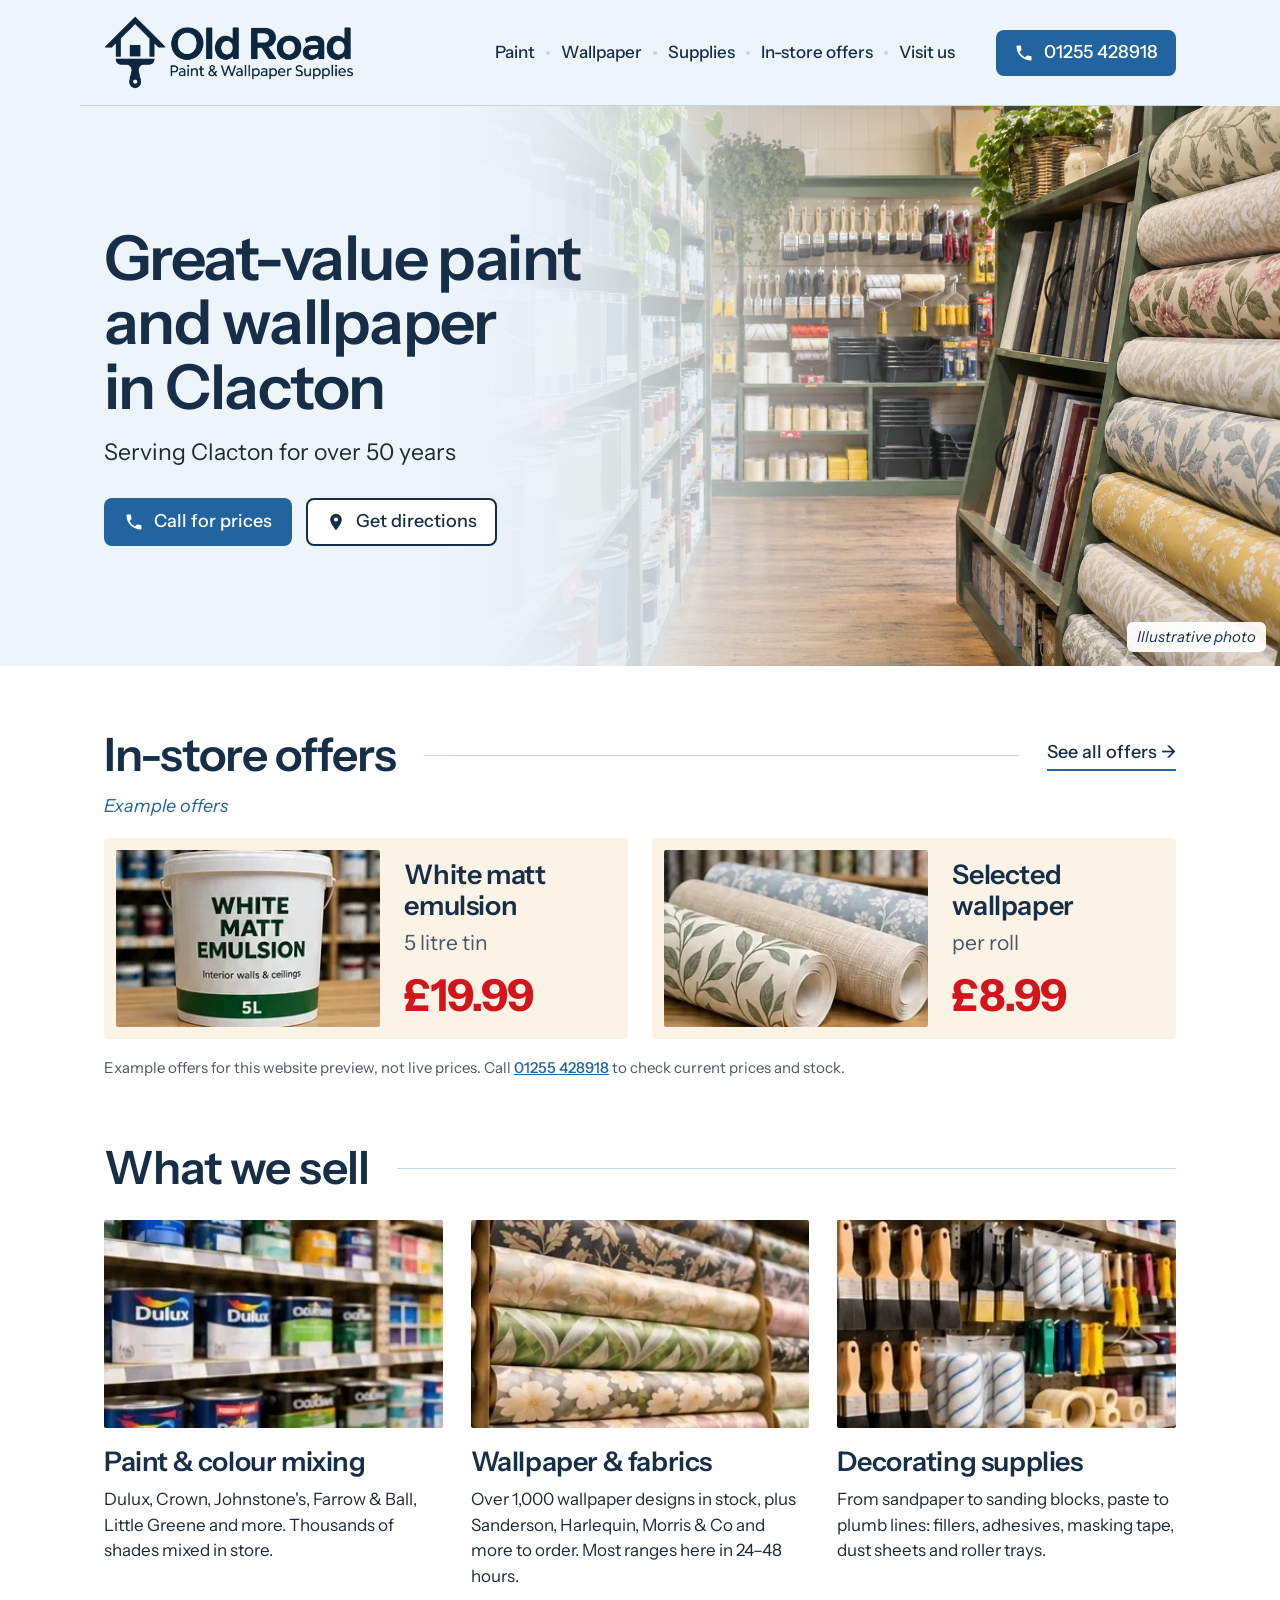
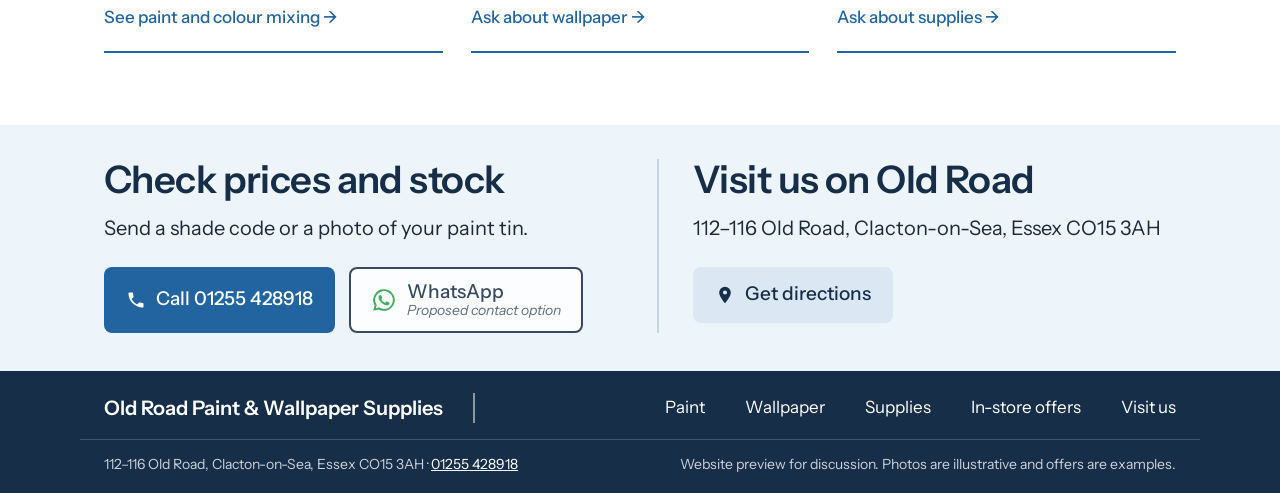
==== commit 32b65bb8: "Trim baked-in rounded corners from category and offer photos Co-Authored-By: Claude Opus 5.5 <norepl" ====
--- a/index.html
+++ b/index.html
@@ -11,7 +11,7 @@
 <link rel="preconnect" href="https://fonts.googleapis.com">
 <link rel="preconnect" href="https://fonts.gstatic.com" crossorigin>
 <link href="https://fonts.googleapis.com/css2?family=Instrument+Sans:ital,wght@0,400;0,500;0,600;0,700;1,400&display=swap" rel="stylesheet">
-<link rel="stylesheet" href="assets/site.css?v=20261113f">
+<link rel="stylesheet" href="assets/site.css?v=20261113g">
 <link rel="preload" as="image" href="assets/img/hero-shop-wide.webp">
 </head>
 <body>
@@ -94,19 +94,19 @@
     </div>
     <div class="wrap cat-grid">
       <article class="cat" id="paint">
-        <img src="assets/img/cat-paint.webp" alt="Shelves of Dulux and other paint tins" width="323" height="199" loading="lazy">
+        <img src="assets/img/cat-paint.webp?v=2" alt="Shelves of Dulux and other paint tins" width="323" height="199" loading="lazy">
         <h3><a href="paint.html">Paint &amp; colour mixing</a></h3>
         <p>Dulux, Crown, Johnstone's, Farrow &amp; Ball, Little Greene and more. Thousands of shades mixed in store.</p>
         <a class="cat-more" href="paint.html">See paint and colour mixing <span aria-hidden="true">→</span></a>
       </article>
       <article class="cat" id="wallpaper">
-        <img src="assets/img/cat-wallpaper.webp" alt="Rows of patterned wallpaper rolls on shop shelves" width="311" height="199" loading="lazy">
+        <img src="assets/img/cat-wallpaper.webp?v=2" alt="Rows of patterned wallpaper rolls on shop shelves" width="311" height="199" loading="lazy">
         <h3>Wallpaper &amp; fabrics</h3>
         <p>Over 1,000 wallpaper designs in stock, plus Sanderson, Harlequin, Morris &amp; Co and more to order. Most ranges here in 24–48 hours.</p>
         <a class="cat-more" href="tel:+441255428918">Ask about wallpaper <span aria-hidden="true">→</span></a>
       </article>
       <article class="cat" id="supplies">
-        <img src="assets/img/cat-supplies.webp" alt="Paint brushes, rollers and masking tape on a display wall" width="322" height="199" loading="lazy">
+        <img src="assets/img/cat-supplies.webp?v=2" alt="Paint brushes, rollers and masking tape on a display wall" width="322" height="199" loading="lazy">
         <h3>Decorating supplies</h3>
         <p>From sandpaper to sanding blocks, paste to plumb lines: fillers, adhesives, masking tape, dust sheets and roller trays.</p>
         <a class="cat-more" href="tel:+441255428918">Ask about supplies <span aria-hidden="true">→</span></a>
@@ -161,7 +161,7 @@
   </div>
 </footer>
 
-<script src="data/offers.js?v=20261113f"></script>
-<script src="assets/site.js?v=20261113f"></script>
+<script src="data/offers.js?v=20261113g"></script>
+<script src="assets/site.js?v=20261113g"></script>
 </body>
 </html>
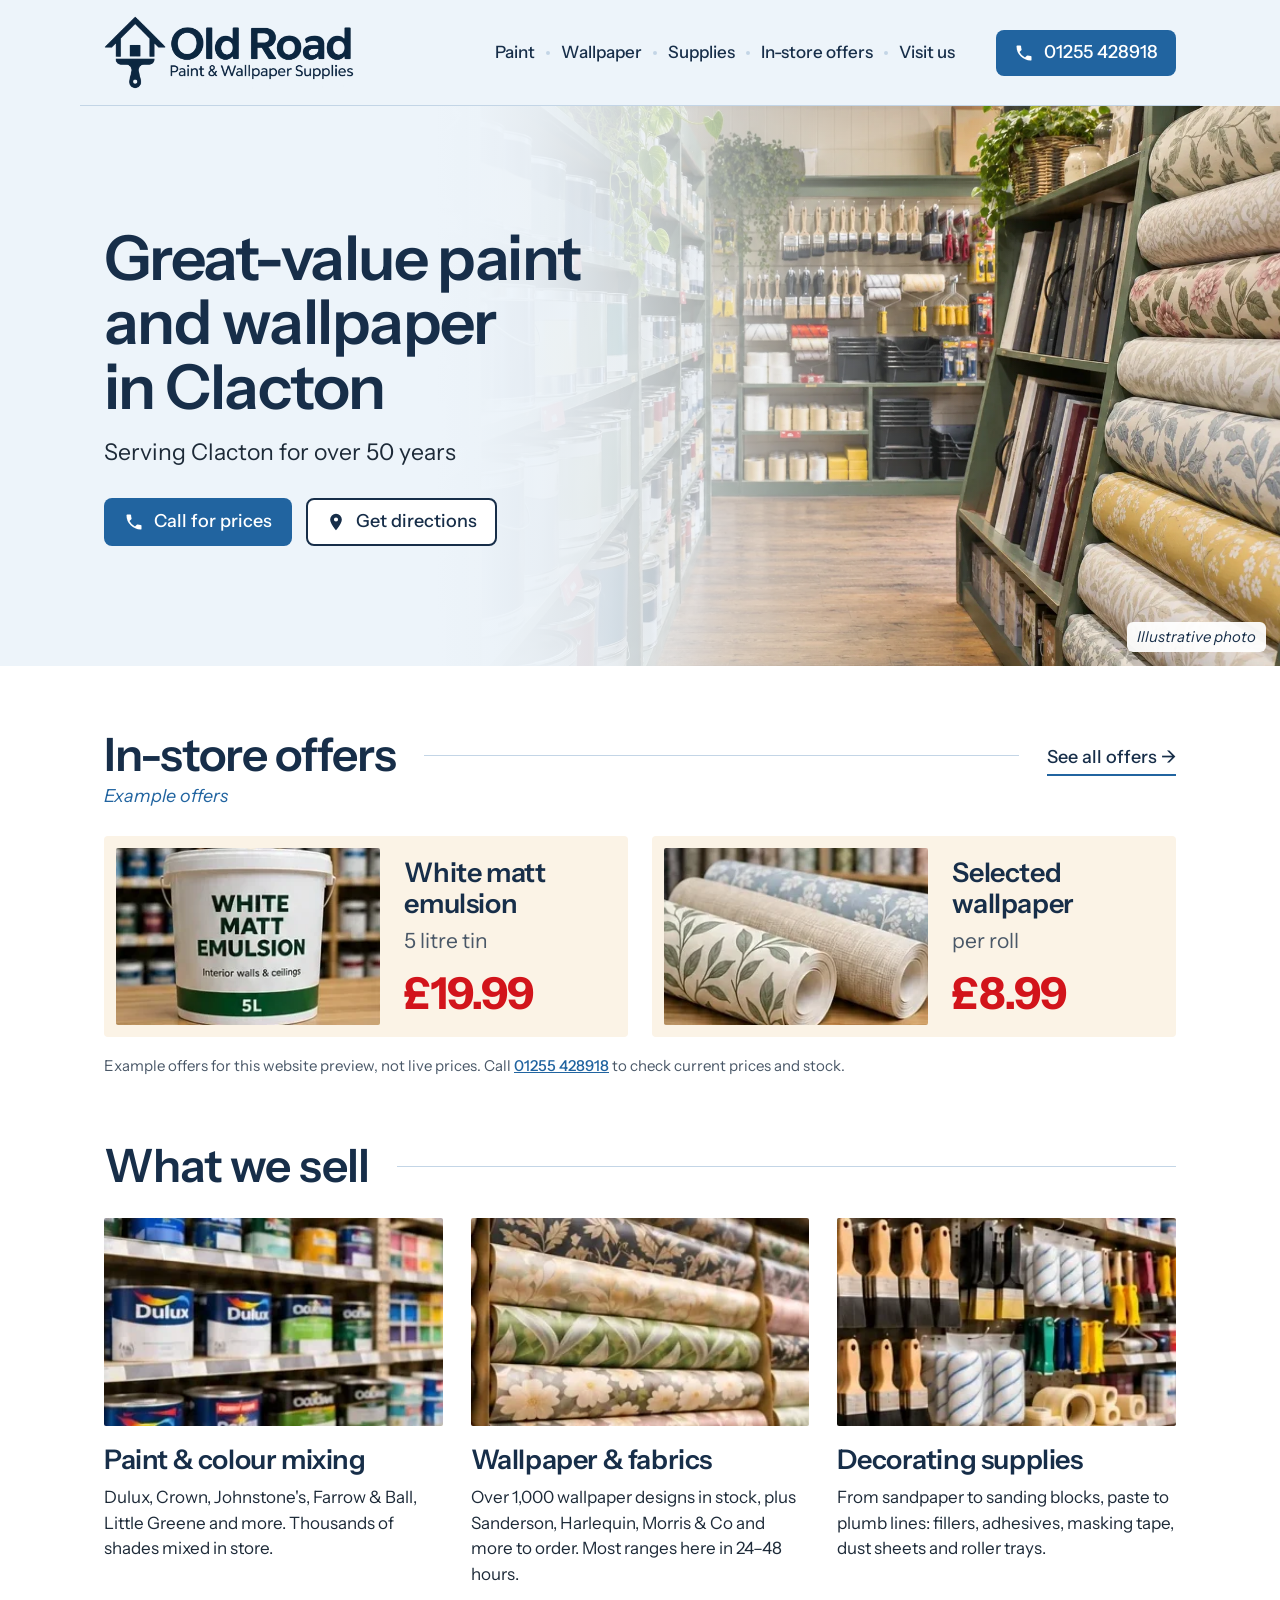
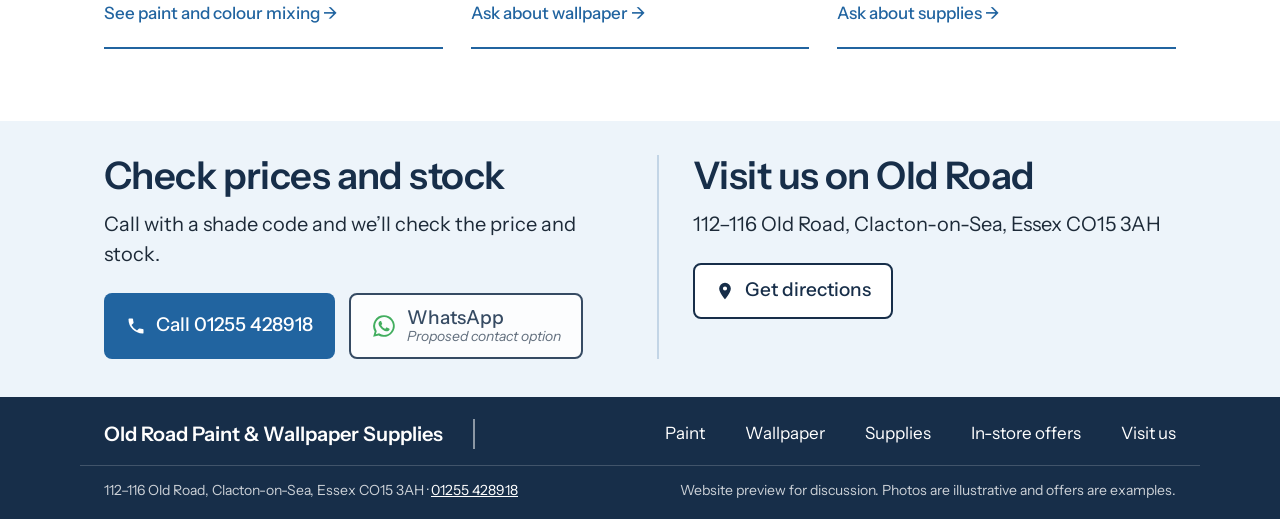
==== commit e9851447: "Final polish: one secondary button style, side-by-side Paint hero buttons, honest contact copy, dist" ====
--- a/index.html
+++ b/index.html
@@ -11,7 +11,7 @@
 <link rel="preconnect" href="https://fonts.googleapis.com">
 <link rel="preconnect" href="https://fonts.gstatic.com" crossorigin>
 <link href="https://fonts.googleapis.com/css2?family=Instrument+Sans:ital,wght@0,400;0,500;0,600;0,700;1,400&display=swap" rel="stylesheet">
-<link rel="stylesheet" href="assets/site.css?v=20261113g">
+<link rel="stylesheet" href="assets/site.css?v=20261113j">
 <link rel="preload" as="image" href="assets/img/hero-shop-wide.webp">
 </head>
 <body>
@@ -34,10 +34,10 @@
         <svg class="ico" aria-hidden="true" viewBox="0 0 24 24"><path d="M6.6 10.8a15.1 15.1 0 0 0 6.6 6.6l2.2-2.2a1 1 0 0 1 1-.25 11.4 11.4 0 0 0 3.6.57 1 1 0 0 1 1 1V20a1 1 0 0 1-1 1A17 17 0 0 1 3 4a1 1 0 0 1 1-1h3.5a1 1 0 0 1 1 1c0 1.25.2 2.45.57 3.57a1 1 0 0 1-.25 1z"/></svg>
         <span class="phone-full">01255 428918</span><span class="phone-short">Call</span>
       </a>
-      <button class="menu-toggle" type="button" aria-expanded="false" aria-controls="site-menu">
+      <button class="menu-toggle" type="button" aria-expanded="false" aria-controls="site-menu" aria-label="Menu">
         <svg class="i-open" viewBox="0 0 24 24" fill="none" stroke-width="2.4" stroke-linecap="round" aria-hidden="true"><path d="M4 7h16M4 12h16M4 17h16"/></svg>
         <svg class="i-close" viewBox="0 0 24 24" fill="none" stroke-width="2.4" stroke-linecap="round" aria-hidden="true"><path d="M6 6l12 12M18 6L6 18"/></svg>
-        Menu
+        <span class="menu-label">Menu</span>
       </button>
     </div>
   </div>
@@ -75,8 +75,8 @@
         <h2 id="offers-title">In-store offers</h2>
         <span class="head-rule" aria-hidden="true"></span>
         <a class="head-link" href="offers.html">See all offers <span aria-hidden="true">→</span></a>
+        <p class="example-label" id="offers-label">Example offers</p>
       </div>
-      <p class="example-label" id="offers-label">Example offers</p>
       <div class="offer-grid" id="offer-grid">
         <!-- Filled from data/offers.js by assets/site.js -->
         <p class="offer-empty">Call <a href="tel:+441255428918">01255 428918</a> for this week's in-store offers.</p>
@@ -118,7 +118,7 @@
     <div class="wrap contact-grid">
       <div class="contact-col">
         <h2>Check prices and stock</h2>
-        <p>Send a shade code or a photo of your paint tin.</p>
+        <p>Call with a shade code and we’ll check the price and stock.</p>
         <div class="actions">
           <a class="btn btn-primary btn-lg" href="tel:+441255428918">
             <svg class="ico" aria-hidden="true" viewBox="0 0 24 24"><path d="M6.6 10.8a15.1 15.1 0 0 0 6.6 6.6l2.2-2.2a1 1 0 0 1 1-.25 11.4 11.4 0 0 0 3.6.57 1 1 0 0 1 1 1V20a1 1 0 0 1-1 1A17 17 0 0 1 3 4a1 1 0 0 1 1-1h3.5a1 1 0 0 1 1 1c0 1.25.2 2.45.57 3.57a1 1 0 0 1-.25 1z"/></svg>
@@ -161,7 +161,7 @@
   </div>
 </footer>
 
-<script src="data/offers.js?v=20261113g"></script>
-<script src="assets/site.js?v=20261113g"></script>
+<script src="data/offers.js?v=20261113j"></script>
+<script src="assets/site.js?v=20261113j"></script>
 </body>
 </html>
--- a/assets/site.css
+++ b/assets/site.css
@@ -57,10 +57,8 @@
 .btn .ico { width: 20px; height: 20px; fill: currentColor; flex: none; }
 .btn-primary { background: var(--blue); color: #fff; }
 .btn-primary:hover { background: var(--blue-hover); }
-.btn-secondary { background: var(--pale); color: var(--ink-blue); border-color: var(--pale); }
-.btn-secondary:hover { border-color: var(--pale-line); }
-.contact .btn-secondary { background: var(--pale-strong); border-color: var(--pale-strong); }
-.contact .btn-secondary:hover { border-color: var(--blue); }
+.btn-secondary { background: #fff; color: var(--ink-blue); border-color: var(--ink-blue); }
+.btn-secondary:hover { background: var(--pale-strong); }
 .btn-outline { background: #fff; color: var(--ink-blue); border-color: var(--ink-blue); }
 .btn-lg { min-height: 56px; padding: 12px 20px; font-size: 19px; }
 .btn[aria-disabled="true"] { cursor: not-allowed; }
@@ -113,8 +111,6 @@
 .hero h1 { font-size: clamp(40px, 5vw, 62px); line-height: 1.04; letter-spacing: -0.025em; text-wrap: balance; }
 .lede { margin-top: 18px; max-width: 470px; font-size: clamp(19px, 1.9vw, 23px); color: var(--text); line-height: 1.35; }
 .actions { display: flex; flex-wrap: wrap; gap: 14px; margin-top: 30px; }
-.hero .btn-secondary { background: #fff; border-color: var(--ink-blue); }
-.hero .btn-secondary:hover { background: var(--pale); }
 .tag {
   position: absolute; right: 14px; bottom: 14px; z-index: 2;
   background: rgba(255,255,255,.94); color: var(--ink-blue);
@@ -123,18 +119,19 @@
 .hero + section { padding-top: 64px; }
 
 /* Section headings: heading, thin rule to the right edge, optional link (echoes the header's rule) */
-.section-head { display: flex; align-items: center; gap: 12px 28px; margin-bottom: 26px; }
+.section-head { display: flex; flex-wrap: wrap; align-items: center; gap: 12px 28px; margin-bottom: 26px; }
 .section-head h2 { font-size: clamp(32px, 3.9vw, 46px); letter-spacing: -0.02em; }
 .head-rule { flex: 1 1 60px; height: 1px; background: var(--pale-line); }
 .head-link {
-  flex: none; color: var(--ink-blue); font-size: 18px; font-weight: 500; text-decoration: none;
+  flex: none; display: inline-block; padding-top: 10px; color: var(--ink-blue); font-size: 18px; font-weight: 500; text-decoration: none;
   padding-bottom: 3px; border-bottom: 2px solid var(--blue); white-space: nowrap;
 }
 .head-link:hover { color: var(--blue); }
 
 /* Homepage offers */
 .offers { padding: 0 0 64px; }
-.example-label { margin: -14px 0 18px; font-style: italic; color: var(--blue); font-size: 18px; }
+.example-label { font-style: italic; color: var(--blue); font-size: 18px; }
+.section-head .example-label { order: 4; flex-basis: 100%; margin-top: -10px; }
 .offer-grid { display: grid; grid-template-columns: repeat(2, minmax(0, 1fr)); gap: 24px; }
 .offer-grid.is-single { grid-template-columns: minmax(0, 560px); }
 .offer {
@@ -154,13 +151,13 @@
 /* Categories */
 .categories { padding: 0 0 72px; }
 .cat-grid { display: grid; grid-template-columns: repeat(3, minmax(0, 1fr)); gap: 28px; }
-.cat { display: flex; flex-direction: column; padding-bottom: 20px; border-bottom: 2px solid var(--blue); }
+.cat { display: flex; flex-direction: column; padding-bottom: 12px; border-bottom: 2px solid var(--blue); }
 .cat img { width: 100%; aspect-ratio: 323 / 199; object-fit: cover; border-radius: 2px; }
 .cat h3 { margin-top: 18px; font-size: clamp(22px, 2.3vw, 27px); line-height: 1.15; }
 .cat h3 a { text-decoration: none; }
 .cat h3 a:hover { text-decoration: underline; text-underline-offset: 4px; }
 .cat p { margin: 10px 0 0; font-size: 17px; line-height: 1.5; color: var(--text); }
-.cat-more { margin-top: auto; padding-top: 16px; font-size: 17px; font-weight: 500; color: var(--blue); text-decoration: none; }
+.cat-more { align-self: flex-start; margin-top: auto; padding: 14px 0 8px; font-size: 17px; font-weight: 500; color: var(--blue); text-decoration: none; }
 .cat-more:hover { text-decoration: underline; text-underline-offset: 4px; }
 
 /* Contact band */
@@ -191,25 +188,21 @@
 
 /* Paint page */
 .lede-dark { color: var(--text); font-size: clamp(20px, 2.1vw, 25px); line-height: 1.35; }
-.actions-stack { flex-direction: column; align-items: stretch; max-width: 400px; }
-.actions-stack .btn { justify-content: flex-start; }
 .hero-paint .hero-media { width: 60%; }
 .hero-paint .hero-media img { object-position: 50% 50%; }
-.hero-paint .hero-copy { max-width: 500px; }
+.hero-paint .hero-copy { max-width: 560px; }
 .hero-paint h1 { font-size: clamp(40px, 4.8vw, 58px); }
-.steps { padding: 6px 0 40px; }
-.step-grid { list-style: none; margin: 0 auto; display: grid; grid-template-columns: repeat(3, minmax(0, 1fr)); gap: 18px; }
-.step { display: flex; align-items: center; gap: 18px; background: var(--cream); border-radius: 12px; padding: 18px; box-shadow: 0 1px 3px rgba(0,0,0,.05); }
-.step-icon { flex: none; display: grid; place-items: center; width: 104px; height: 104px; border-radius: 12px; background: var(--pale); color: var(--ink-blue); }
+.steps { padding: 0 0 72px; }
+.step-grid { list-style: none; margin: 0 auto; display: grid; grid-template-columns: repeat(3, minmax(0, 1fr)); gap: 28px; }
+.step { display: flex; align-items: center; gap: 20px; padding: 0 0 22px; border-bottom: 2px solid var(--blue); }
+.step-icon { flex: none; display: grid; place-items: center; width: 96px; height: 96px; border-radius: 4px; background: var(--pale); color: var(--ink-blue); }
 .step-icon svg { width: 66px; height: 66px; }
-.step h2 { font-size: clamp(20px, 2.1vw, 26px); line-height: 1.2; }
-.brands { padding: 0 0 44px; }
-.section-head-rule::after { content: ""; flex: 1 1 120px; height: 1px; background: var(--pale-line); margin-left: 4px; }
-.section-head-rule h2 { padding-right: 24px; border-right: 2px solid var(--pale-line); }
+.step h3 { font-size: clamp(20px, 2.1vw, 25px); line-height: 1.2; }
+.brands { padding: 0 0 72px; }
 .brand-row { list-style: none; margin: 4px 0 0; padding: 0; display: flex; flex-wrap: wrap; align-items: center; justify-content: space-between; gap: 18px 24px; }
 .brand-row li { display: flex; align-items: center; justify-content: center; height: 86px; }
 .brand-row img { max-height: 76px; width: auto; max-width: 140px; object-fit: contain; }
-.brand-note { margin-top: 22px; max-width: 760px; font-size: 16px; color: var(--muted); }
+.brand-note { margin-top: 26px; max-width: 760px; font-size: 17px; color: var(--text); }
 .btn-xl { font-size: 25px; min-height: 60px; padding: 12px 26px; }
 .btn-xl .ico { width: 26px; height: 26px; }
 
@@ -218,21 +211,16 @@
 .hero-offers .hero-media img { object-position: 70% 50%; }
 .hero-offers h1 { font-size: clamp(44px, 6vw, 72px); }
 .offers-intro { margin-top: 14px; font-size: clamp(21px, 2.4vw, 28px); color: var(--text); }
-.offers-page { padding: 34px 0 34px; }
-.offers-page .example-line { margin-top: 0; }
-.example-line { margin-top: 18px; font-style: italic; color: var(--blue); font-size: 19px; }
-.offer-cards { margin-top: 22px; display: grid; grid-template-columns: repeat(3, minmax(0, 1fr)); gap: 16px; }
+.offers-page { padding-bottom: 72px; }
+.offer-cards { display: grid; grid-template-columns: repeat(3, minmax(0, 1fr)); gap: 24px; }
 .offer-cards.count-1 { grid-template-columns: minmax(0, 360px); }
 .offer-cards.count-2 { grid-template-columns: repeat(2, minmax(0, 360px)); }
-.offer-card { display: flex; flex-direction: column; background: var(--cream); border-radius: 12px; padding: 10px 10px 20px; box-shadow: 0 1px 3px rgba(0,0,0,.06); }
-.offer-card img { width: 100%; aspect-ratio: 300 / 226; object-fit: cover; border-radius: 8px; }
+.offer-card { display: flex; flex-direction: column; background: var(--cream); border-radius: 4px; padding: 12px 12px 22px; }
+.offer-card img { width: 100%; aspect-ratio: 300 / 226; object-fit: cover; border-radius: 2px; }
 .offer-card-text { flex: 1 1 auto; display: flex; flex-direction: column; padding: 16px 12px 0; }
 .offer-card h3 { font-size: clamp(23px, 2.4vw, 30px); line-height: 1.12; }
 .offer-card .offer-unit, .offer-card .offer-detail { margin-top: 6px; font-size: 22px; }
 .offer-card .offer-price { margin-top: auto; padding-top: 16px; font-size: clamp(38px, 4.3vw, 52px); }
-.offers-cta { margin-top: 26px; text-align: center; }
-.offers-cta a { color: var(--blue); font-size: clamp(21px, 2.2vw, 26px); font-weight: 500; text-underline-offset: 6px; text-decoration-thickness: 2px; }
-.offers-page .offer-note { text-align: center; }
 
 /* ---------- Tablet ---------- */
 @media (max-width: 1020px) {
@@ -259,12 +247,12 @@
   .visit-col { border-left: 0; padding-left: 0; border-top: 2px solid var(--pale-line); padding-top: 28px; }
   .footer-name { border-right: 0; padding-right: 0; width: 100%; }
   .footer-nav { margin-left: 0; gap: 8px 24px; }
-  .step-grid { grid-template-columns: minmax(0, 1fr); gap: 12px; }
-  .step { flex-direction: row; align-items: center; padding: 12px; }
-  .brand-row { justify-content: flex-start; gap: 16px 28px; }
+  .step-grid { grid-template-columns: minmax(0, 1fr); gap: 18px; }
+  .step { flex-direction: row; align-items: center; padding: 0 0 16px; }
+  .steps, .brands, .offers-page { padding-bottom: 52px; }
+  .brand-row { justify-content: center; gap: 16px 28px; }
   .brand-row li { height: 70px; }
   .brand-row img { max-height: 62px; max-width: 120px; }
-  .actions-stack { max-width: none; }
   .offer-cards { gap: 12px; }
   .offer-card .offer-unit, .offer-card .offer-detail { font-size: 18px; }
 }
@@ -294,12 +282,15 @@
 }
 @media (max-width: 720px) {
   .header-inner { padding-top: 10px; padding-bottom: 10px; gap: 10px; }
-  .brand { flex-basis: 180px; }
-  .brand img { max-width: 180px; }
+  .brand { flex-basis: 220px; }
+  .brand img { max-width: 220px; }
+  .menu-label { position: absolute; width: 1px; height: 1px; overflow: hidden; clip: rect(0 0 0 0); white-space: nowrap; }
+  .menu-toggle { width: 46px; min-height: 46px; padding: 0; justify-content: center; }
+  .menu-toggle svg { width: 24px; height: 24px; }
   .header-actions { gap: 8px; }
   .phone-full { display: none; }
   .phone-short { display: inline; }
-  .btn-phone { min-height: 44px; padding: 8px 12px; font-size: 17px; gap: 6px; }
+  .btn-phone { min-height: 46px; padding: 8px 14px; font-size: 17px; gap: 6px; }
   .btn-phone .ico { width: 18px; height: 18px; }
   .js .main-nav { padding: 4px 16px 14px; }
 }
@@ -311,7 +302,6 @@
   .hero-inner { padding-top: 22px; padding-bottom: 22px; }
   .actions { gap: 10px; }
   .actions .btn { flex: 1 1 auto; justify-content: center; }
-  .actions-stack .btn { justify-content: center; }
   .offer { grid-template-columns: minmax(0, 1fr) minmax(0, 1fr); gap: 14px; }
   .offer-detail, .offer-unit { font-size: 18px; }
   .btn-lg { font-size: 18px; min-height: 52px; }
@@ -323,9 +313,9 @@
   .brand-row img { max-width: 100%; max-height: 56px; }
   .section-head { flex-wrap: wrap; margin-bottom: 20px; }
   .head-rule { display: none; }
-  .example-label { margin-top: -10px; }
-  .section-head-rule::after { display: none; }
-  .section-head-rule h2 { border-right: 0; padding-right: 0; }
+  .section-head h2 { flex-basis: 100%; }
+  .section-head .example-label { order: 3; flex: 1 1 auto; flex-basis: auto; margin-top: 0; font-size: 17px; }
+  .head-link { order: 4; margin-left: auto; padding-top: 6px; font-size: 17px; }
   .btn-xl { font-size: 23px; width: 100%; justify-content: center; }
   .wa-row .btn { width: 100%; justify-content: center; }
   .wa-side { max-width: none; }
@@ -338,6 +328,5 @@
   .offer-card .offer-price { margin-top: 0; padding-top: 10px; font-size: 36px; }
 }
 @media (max-width: 360px) {
-  .menu-toggle { padding: 8px 9px; gap: 6px; }
   .offer { grid-template-columns: minmax(0, 1fr); }
 }
